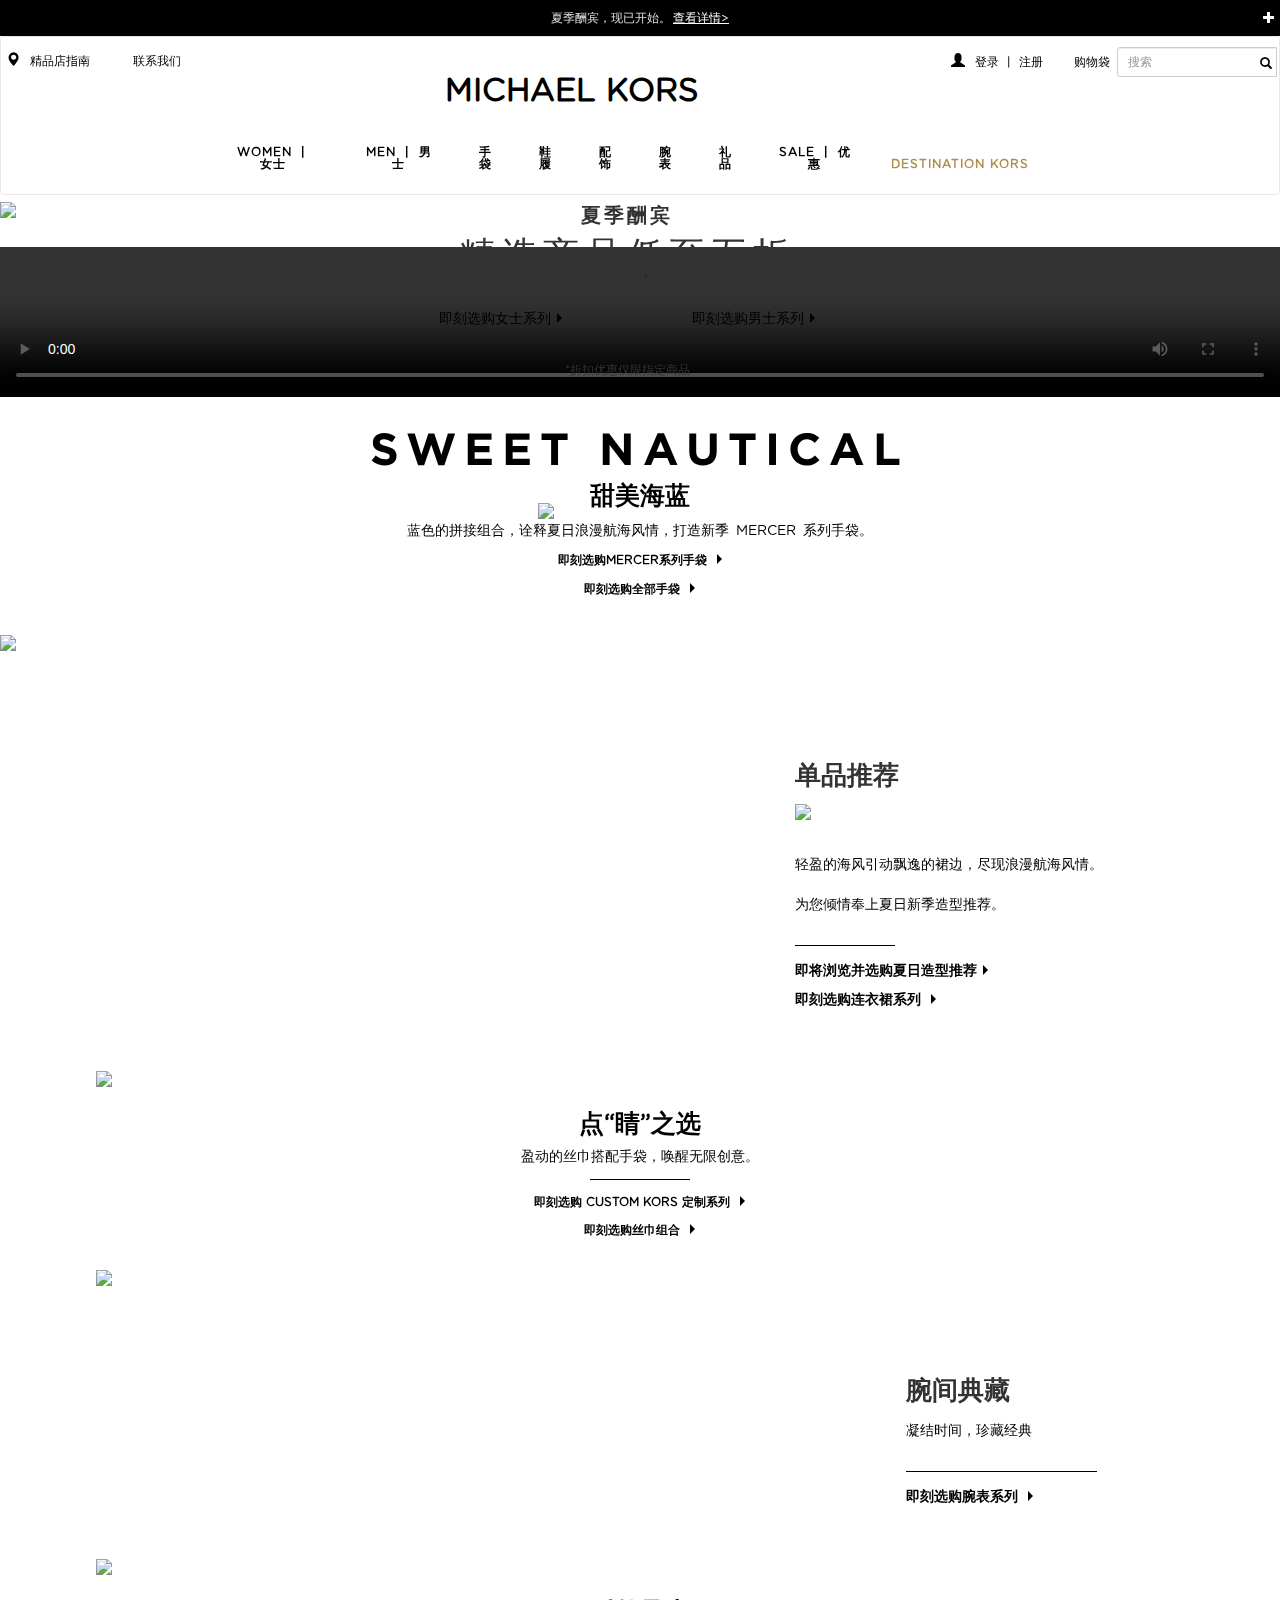
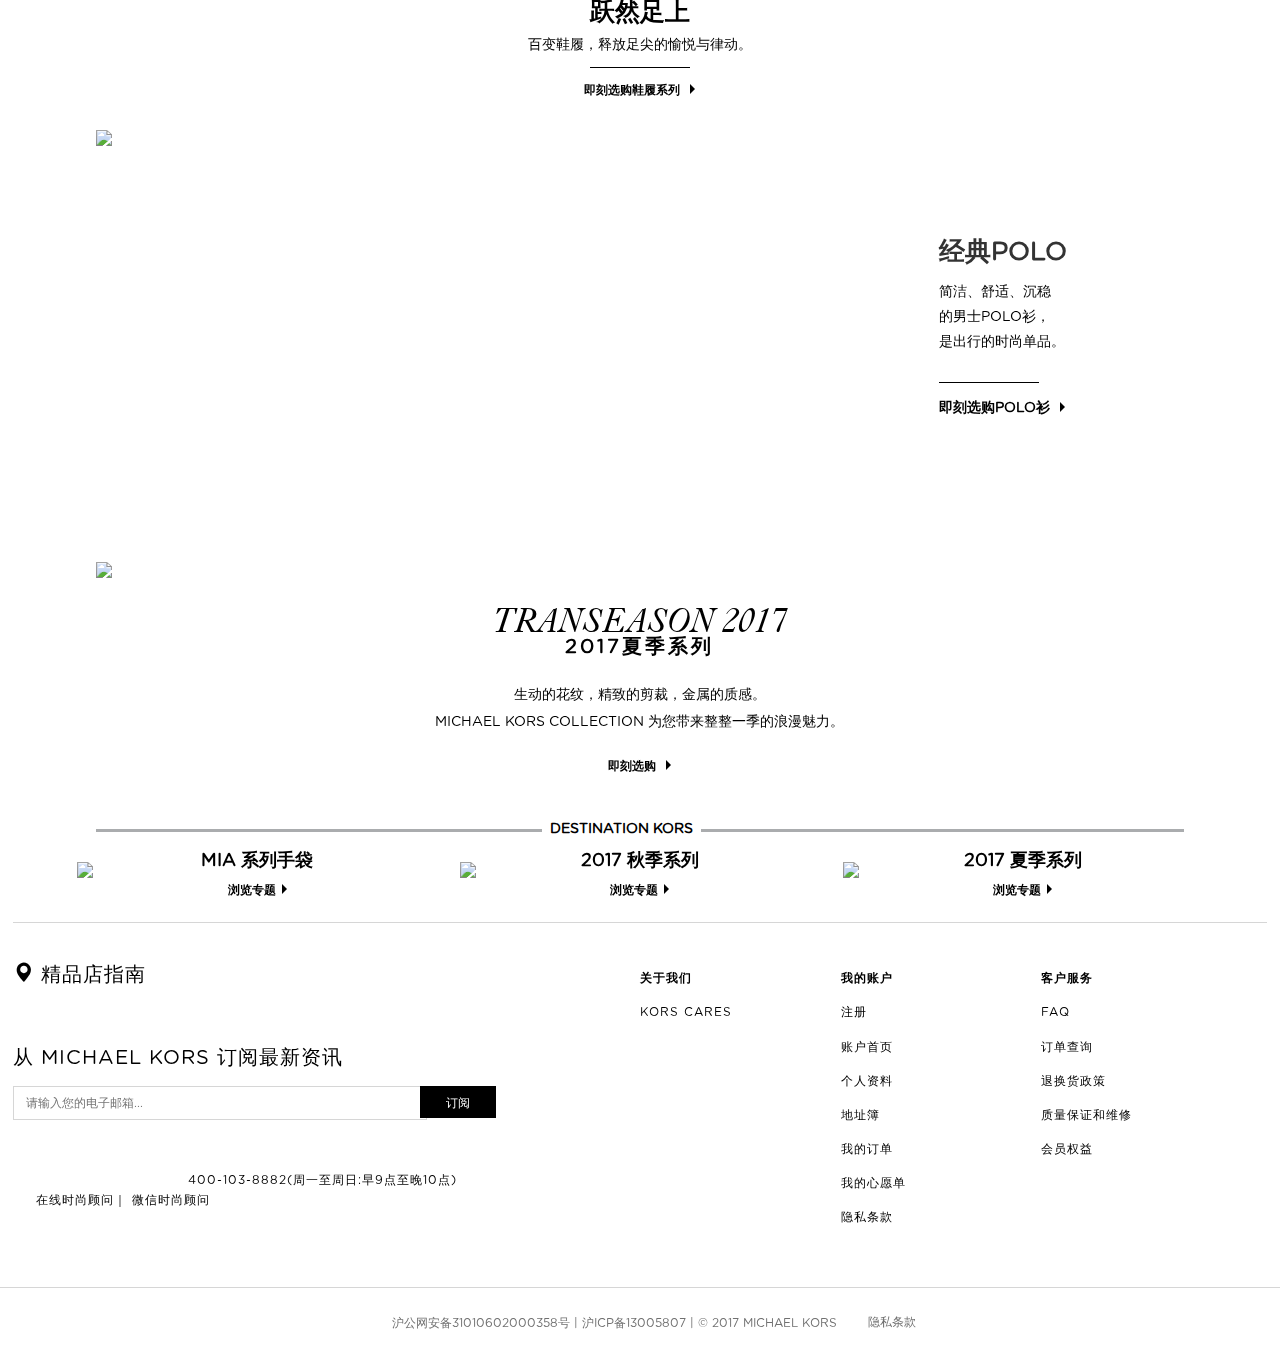
==== index.html @ 4c1830ad "Add files via upload" ====
<!DOCTYPE html>
<html>
	<head>
		<meta http-equiv="Content-Type" charset="utf-8" />
		<title>首页</title>
		<meta name="viewport" content="width=device-width,initial-scale=1,maximum-scale=1,user-scalable=no"/>
		<link rel="stylesheet" href="Bootstrap/css/bootstrap.css" />
		<link rel="stylesheet" type="text/css" href="css/reset.css"/>
		<link rel="stylesheet" type="text/css" href="css/index.css"/>
		<link media="screen and (max-width:1024px)" rel="stylesheet" type="text/css" href="css/smallIndex.css" />
		<script type="text/javascript" src="Bootstrap/js/jquery-1.11.3.js" ></script>
		<script src="js/index.js" type="text/javascript" charset="utf-8"></script>
		<script type="text/javascript" src="Bootstrap/js/bootstrap.js" ></script>
		<style>
			@font-face {
				font-family:GothamBold; 
				src: url("fonts/Gotham-Bold.otf");
			}
			@font-face {
				font-family: caslonbi;
				src: url("fonts/caslonbi.ttf");
			}
			@font-face {
				font-family: GothamBook;
				src: url("fonts/GothamRnd-Book.otf");
			}
		</style>
	</head>
	<body>
		
		<!--点击直接到顶部-->
		<div class="topTop">
			<a href="#"><i class="glyphicon glyphicon-chevron-up"></i><span style="display: none;">TOP</span></a>
		</div>
		
		<!--头部黑色条-tips-->
		<div id="TopTips" class="headerTopTips">
			<p>夏季酬宾，现已开始。<a href="#">查看详情></a></p>
			<a id="plusIcon" href="#" class="plusIcon">
				<span class="glyphicon glyphicon-plus"></span>
			</a>
		</div>
		
		<!--显示顶部详细信息-->
		<div id="showTopTips" class="headerTopTipsPlus">
			<p>夏季酬宾，现已开始。</p>
			<p>低至五折优惠，更享免费配送。 </p>
			<p><a href="#"><strong>查看详情></strong></a></p>
			<a href="#" id="closeIcon" class="closeIcon">
				<span class="glyphicon glyphicon-remove"></span>
			</a>
		</div>
		
		<!--导航条-->
		<div id="fixNav" class="navbar navbar-default">
			<div class="container-fluid">
				<ul class="nav navbar-nav navbar-left leftPart">
					<li class="nav-guide"><a href="#"><span class="glyphicon glyphicon-map-marker"></span>精品店指南</a></li>
					<li class="nav-contact"><a href="#"><span class="Icon earphoneIcon"></span>联系我们</a>
						<!--联系我们弹出框-->
						<div class="contactUs">
							<div class="contactMain">
								<p>如果您有任何疑问与建议，敬请联系</p>
								<button class="contactBtn" type="button">联系MK在线时尚顾问</button>
								<span class="OR">OR</span>
								<hr />
								<div class="contactWechat clearfix">
									<div class="fl innerTextBox">
										<p class="youCan">您也可以</p>
										<i class="fl"><img src="img/icon/icon-wechatscan.png"></i>
										<div class="fr innerText">
											<p>MICHAEL KORS</p>
											<p>官方微信号</p>
											<p>联系在线时尚顾问</p>
										</div>
									</div>
									<span class="fr wechatPic"><img src="img/icon/icon-wechat.jpg"></span>
								</div>
							</div>
						</div>
					</li>
				</ul>
				<!--搜索栏-->
				<form class="navbar-form navbar-right searchBox">
					<div class="form-group form-group-sm">
						<div class="input-group">
							<input class="form-control searchInput" id="searchInput" type="text" placeholder="搜索">
							<a href="#" class="glyphicon glyphicon-search search-icon"></a>
						</div>
					</div>
				</form>
				<!--登录注册购物袋-->
				<ul class="nav navbar-nav navbar-right rightPart" id="rightPart">
					<li class="nav-login"><a href="#"><span class="glyphicon glyphicon-user"></span>登录</a>
						<div class="Line"></div>
						<!--登录hover下拉框-->
						<div class="loginDiv">
							<p><a>登录</a></p>
							<form>
								<label>手机号码</label><br />
								<input type="text" placeholder="请输入您的手机号码" />
								<h5>请输入您的手机号码</h5>
								<br />
								<label>密码</label><br />
								<input type="password" placeholder="请输入密码" />
								<h5>请输入您的密码</h5>
								<br />
								<span>
									<input name="checkbox" type="checkbox" value="checkbox" checked="checked"></input>记住我
									<label><a>忘记密码?</a></label>
								</span>
								<button>登录</button><br />
								<label>还不是会员?</label><br />
								<a href="register.html"><button>立即注册</button></a>
							</form>
						</div>
					</li>
					<li class="cut-off">丨</li>
					<li class="nav-register"><a href="register.html"></span>注册</a></li>
					<li class="nav-shopbag"><a href="#"><span class="Icon shopbagIcon"></span>购物袋</a>
						<!--购物袋的下拉框-->
						<div class="bagDiv">
							<h1>购物袋</h1>
							<p>您的购物袋里有<span>0</span>件商品</p>
							<button>查看购物袋</button>
						</div>
					</li>
				</ul>
				<!--中间品牌名称--大的-->
				<span class="brandHeader">
					<h1 class="brandName"><a href="#">MICHAEL KORS</a></h1>
				</span>
				<!--小的-->
				<span class="brandSmallHeader">
					<h1 class="brandSmallName"><a href="#">MICHAEL KORS</a></h1>
				</span>
				<!--下面的导航条 真正的导航条-->
				<div class="navTwo">
					<ul class="navTwoul">
						<li class="navTwoLi">
							<a href="#" style="padding: 0 7% 12px;">WOMEN 丨 女士</a>
							<div class="hoverLine"></div>
							<!--女士导航下拉项-->
							<div class="womenDropList">
								<div class="womenContent">
									<ul>
										<li><a href="">甄选系列</a>
											<p><a href="second.html">新品上市</a></p>
											<p><a href="">甜美海蓝</a></p>
											<p><a href="">MERCER 系列手袋</a></p>
											<p><a href="">CUSTOM KORS 定制系列</a></p>
											<p><a href="">KORS STYLE 单品推荐</a></p>
										</li>
										<li><a href="">品类</a>
											<p><a href="">查看全部</a></p>
											<p><a href="">服饰</a></p>
											<p><a href="">手袋</a></p>
											<p><a href="">鞋膜</a></p>
											<p><a href="">腕表</a></p>
										</li>
										<li><a href="">配饰</a>
											<p><a href="">MICHAEL KORS COLLECTION</a></p>
											
										</li>
										<li><a href="">畅销推荐</a>
											<img src="img/nav/nav1.jpg" width="100%" />
										</li>
									</ul>
								</div>
							</div>
						</li>
						<li class="navTwoLi">
							<a href="#" style="padding: 0 7% 12px;">MEN 丨 男士</a>
							<div class="hoverLine"></div>
							<!--男士导航下拉项-->
							<div class="womenDropList shoe">
								<div class="womenContent shoeContent">
									<ul>
										<li><a href="">甄选系列</a>
											<p><a href="">新品上市</a></p>
											<p><a href="">星座钱夹</a></p>
											<p><a href="">POLO 休闲T恤系列</a></p>
										</li>
										<li><a href="">品类</a>
											<p><a href="">查看全部</a></p>
											<p><a href="">查看全部</a></p>
											<p><a href="">手袋</a></p>
											<p><a href="">配饰</a></p>
											<p><a href="">服饰</a></p>
										</li>
										<li><a href="">畅销推荐</a>
											<img src="img/nav/nav2.jpg" width="100%" />
										</li>
									</ul>
								</div>
							</div>
						</li>
						<li class="navTwoLi">
							<a href="#" style="padding: 0 7% 12px;">手袋</a>
							<div class="hoverLine"></div>
							<!--手袋导航下拉项-->
							<div class="womenDropList">
								<div class="womenContent">
									<ul>
										<li><a href="">甄选系列</a>
											<p><a href="">丝巾组合</a></p>
											<p><a href="">MERCER 系列手袋</a></p>
											<p><a href="">SCOUT 相机包系列</a></p>
											<p><a href="">CUSTOM KORS 定制系列</a></p>
										</li>
										<li><a href="">品类</a>
											<p><a href="">查看全部</a></p>
											<p><a href="">托特包</a></p>
											<p><a href="">手提包</a></p>
											<p><a href="">单肩包</a></p>
											<p><a href="">双肩背包</a></p>
										</li>
										<li style="padding-top: 2%;">
											<p><a href="">斜挎包</a></p>
											<p><a href="">钱夹</a></p>
											<p><a href="">小皮件</a></p>
											<p><a href="">MICHAEL KORS COLLECTION</a></p>
										</li>
										<li><a href="">畅销推荐</a>
											<img src="img/nav/nav3.jpg" width="100%" />
										</li>
									</ul>
								</div>
							</div>
						</li>
						<li class="navTwoLi">
							<a href="#" style="padding: 0 7% 12px;">鞋履</a>
							<div class="hoverLine"></div>
							<!--鞋履导航下拉项-->
							<div class="womenDropList shoe">
								<div class="womenContent shoeContent">
									<ul>
										<li><a href="">甄选系列</a>
											<p><a href="">POPPY 运动鞋履系列</a></p>
										</li>
										<li><a href="">品类</a>
											<p><a href="">查看全部</a></p>
											<p><a href="">运动鞋</a></p>
											<p><a href="">平底鞋</a></p>
											<p><a href="">高跟鞋</a></p>
											<p><a href="">凉鞋</a></p>
										</li>
										<li><a href="">畅销推荐</a>
											<img src="img/nav/nav4.jpg" width="100%" />
										</li>
									</ul>
								</div>
							</div>
						</li>
						<li class="navTwoLi">
							<a href="#" style="padding: 0 7% 12px;">配饰</a>
							<div class="hoverLine"></div>
							<!--配饰导航下拉项-->
							<div class="womenDropList shoe">
								<div class="womenContent shoeContent">
									<ul>
										<li><a href="">甄选系列</a>
											<p><a href="">甜美小物</a></p>
											<p><a href="">缤纷挂件</a></p>
										</li>
										<li><a href="">品类</a>
											<p><a href="">查看全部</a></p>
											<p><a href="">香氛</a></p>
											<p><a href="">钱夹</a></p>
											<p><a href="">小皮件</a></p>
										</li>
										<li><a href="">畅销推荐</a>
											<img src="img/nav/nav5.jpg" width="100%" />
										</li>
									</ul>
								</div>
							</div>
						</li>
						<li class="navTwoLi">
							<a href="#" style="padding: 0 7% 12px;">腕表</a>
							<div class="hoverLine"></div>
							<!--腕表导航下拉项-->
							<div class="womenDropList sale">
								<div class="womenContent shoeContent">
									<ul>
										<li><a href="">品类</a>
											<p><a href="">查看全部</a></p>
											<p><a href="">女士腕表</a></p>
										</li>
										<li><a href="">畅销推荐</a>
											<img src="img/nav/nav6.jpg" width="100%" />
										</li>
									</ul>
								</div>
							</div>
						</li>
						<li class="navTwoLi">
							<a href="#" style="padding: 0 7% 12px;">礼品</a>
							<div class="hoverLine"></div>
							<!--礼品导航下拉项-->
							<div class="womenDropList sale">
								<div class="womenContent shoeContent">
									<ul>
										<li><a href="">品类</a>
											<p><a href="">查看全部</a></p>
											<p><a href="">女士礼品</a></p>
											<p><a href="">男士礼品</a></p>
										</li>
										<li><a href="">畅销推荐</a>
											<img src="img/nav/nav7.jpg" width="100%" />
										</li>
									</ul>
								</div>
							</div>
						</li>
						<li class="navTwoLi">
							<a href="#" style="padding: 0 7% 12px;">SALE 丨 优惠</a>
							<div class="hoverLine"></div>
							<!--优惠导航下拉项-->
							<div class="womenDropList sale">
								<div class="womenContent shoeContent">
									<ul>
										<li><a href="">品类</a>
											<p><a href="">查看全部</a></p>
											<p><a href="">女士</a></p>
											<p><a href="">男士</a></p>
										</li>
										<li><a href="">畅销推荐</a>
											<img src="img/nav/nav8.jpg" width="100%" />
										</li>
									</ul>
								</div>
							</div>
						</li>
						<li class="navTwoLi">
							<a href="fourth.html" style="color: #AC8E4C;style="padding: 0 7% 12px;">DESTINATION KORS</a>
							<div class="hoverLine" style="border-top: 3px #AC8E4C solid;width: 0px;"></div>
							<!--destination导航下拉项-->
							<div class="destination">
								<div class="destinationText">
									<p><a href="">JET SET</a></p>
									<p><a href="">MICHAEL的挚爱</a></p>
									<p><a href="">秀场</a></p>
									<p><a href="">KORS CARES</a></p>
								</div>
							</div>
						</li>	
					</ul>
				</div>
			</div>
		</div>
		
		<!--小的导航条-->
		<div class="smallNav clearfix">
			<div class="leftList fl">
				<a><span class="Icon navIcon"></span></a>
			</div>
			<div class="rightList fr">
				<span class="Icon searchIcon"></span>
				<span class="Icon shopbagIcon"></span>
			</div>	
			<div class="logoNav">
				<a href="#"><img src="img/banner/logo.png"></a>
			</div>
		</div>
		
		<!--侧边的导航-->
		<div class="smallNavWrap">
			<div class="smallBgBlack"></div>
			<div class="smallNavList">
				<ul>
					<li><a href="second.html">WOMEN 丨 女士</a></li>
					<li><a href="#">MEN 丨 男士</a></li>
					<li><a href="#">手袋</a></li>
					<li><a href="#">鞋履</a></li>
					<li><a href="#">配饰</a></li>
					<li><a href="#">腕表</a></li>
					<li><a href="#">礼品</a></li>
					<li><a href="#">SALE 丨 优惠</a></li>
					<li><a href="fourth.html">DESTINATION KORS</a></li>
				</ul>
				<p><a href=""><span class="glyphicon glyphicon-user"></span>登录</a>丨<a href="register.html"></span>注册</a></p>
				<p><a href=""><span class="glyphicon glyphicon-map-marker"></span>精品店指南</a></p>
				<p><a href=""><span class="Icon earphoneIcon"></span>联系我们</a></p>
			</div>
		</div>

		
		<!--banner 轮播-->
		<div class="bannerWrap">
			<div class="bigBannerPic">
				<img src="img/banner/banner1.jpg" width="100%" />
				<img src="img/banner/banner1-2.jpg" width="100%" />
				<div class="centerText">
					<h1>夏季酬宾</h1>
					<h2>精选商品低至五折</h2>
					<div class="clearfix"><a href="second.html">即刻选购女士系列<i class="rightT"></i></a>
						<a>即刻选购男士系列<i class="rightT"></i></span></a>
					</div>
					<h4>*折扣优惠仅限指定商品</h4>
				</div>
			</div>
			<div class="bigBannerVideo">
				<a class="smallVideo">
					<img class="playBtn" src="img/banner/video-playBtn.png" width="20%">
					<video src="img/banner/index-video-small.mp4" autoplay="autoplay" loop="loop" width="100%"></video>				
				</a>
				<video class="LongVideo" id="LongVideo" src="img/banner/index-video-lang.mp4" controls="controls" loop="loop"></video>			
			</div>
			<div class="bigBannerChangePic">
				<img src="img/banner/banner2.jpg" width="100%"/>
			</div>
		</div>
		
		<!--广告内容 甜美海蓝-->
		<div class="sweetWrap">
			<div class="textMain">
				<h1><a id="sweetNautical">SWEET NAUTICAL</a></h1>
				<h2><a>甜美海蓝</a></h2>
				<h3><a>蓝色的拼接组合，诠释夏日浪漫航海风情，打造新季 MERCER 系列手袋。 </a></h3>
				<h4><a href="#">即刻选购MERCER系列手袋 <i class="rightT"></i></a></h4>
				<h4><a href="#">即刻选购全部手袋 <i class="rightT"></i></a></h4>
			</div>
		</div>
		
		<!--单品推荐 连衣裙系列-->
		<div class="dressWrap clearfix">
			<div class="dressContent clearfix">
				<div class="dressPic">
					<img src="img/modelpic/mod1-1.jpg" width="100%">
				</div>
				<div class="dressText">
					<h1>单品推荐</h1>
					<img src="img/modelpic/mod1-text.png" />
					<p>轻盈的海风引动飘逸的裙边，尽现浪漫航海风情。</p>
					<p>为您倾情奉上夏日新季造型推荐。 </p>
					<span style="width: 100px;display: inline-block;color: black;height: 5px;border-bottom: 1px solid black;"></span>
					<h4><a href="#">即将浏览并选购夏日造型推荐<i class="rightT"></i></a></h4>
					<h4><a href="third.html">即刻选购连衣裙系列 <i class="rightT"></i></a></h4>
				</div>
			</div>
		</div>
		
		<div class="commonWidth">
			<!--模特gif-->
			<div class="modelWrap">
				<img src="img/modelpic/mod2.gif" width="100%"/>
			</div>
		
			<!--广告内容 点睛之笔-->
			<div class="sweetWrap">
				<div class="textMain">
					<h2><a>点“睛”之选</a></h2>
					<h3><a>盈动的丝巾搭配手袋，唤醒无限创意。  </a></h3>
					<span style="width: 100px;display: inline-block;color: black;height: 5px;margin-bottom:10px;border-bottom: 1px solid black;"></span>
					<h4><a href="#">即刻选购 CUSTOM KORS 定制系列 <i class="rightT"></i></span></a></h4>
					<h4><a href="#">即刻选购丝巾组合 <i class="rightT"></i></a></h4>
				</div>
			</div>
			
			<!--腕间珍藏-->
			<div class="dressWrap watchWrap clearfix">
				<div class="watchContent clearfix">
					<div class="watchPic">
						<img src="img/modelpic/mod3.jpg">
					</div>
					<div class="fr dressText watchText">
						<h1>腕间典藏</h1>
						<p>凝结时间，珍藏经典</p>
						<span style="width: 100%;display: inline-block;color: black;height: 5px;border-bottom: 1px solid black;"></span>
						<h4><a href="#">即刻选购腕表系列 <i class="rightT"></i></a></h4>
					</div>
				</div>
			</div>
				
			<!--凉鞋上脚图-->
			<div class="modelWrap shoeWrap">
				<img src="img/modelpic/mod4.jpg"  width="100%"/>
			</div>
			
			<!--跃然足上-->
			<div class="sweetWrap shoeTextWrap">
				<div class="textMain">
					<h2><a>跃然足上</a></h2>
					<h3><a>百变鞋履，释放足尖的愉悦与律动。  </a></h3>
					<span style="width: 100px;display: inline-block;color: black;height: 5px;margin-bottom:10px;border-bottom: 1px solid black;"></span>
					<h4><a href="#">即刻选购鞋履系列 <i class="rightT"></i></a></h4>
				</div>
			</div>
				
			<!--经典POLO-->
			<div class="dressWrap poloWrap clearfix">
				<div class="poloContent clearfix">
					<div class="fl poloPic">
						<img src="img/modelpic/mod5.jpg" width="100%">
					</div>
					<div class="fr dressText poloText">
						<h1>经典POLO</h1>
						<p>简洁、舒适、沉稳<br>的男士POLO衫，<br>是出行的时尚单品。</p>
						<span style="width: 100px;display: inline-block;color: black;height: 5px;border-bottom: 1px solid black;"></span>
						<h4><a href="#">即刻选购POLO衫 <i class="rightT"></i></a></h4>
					</div>
				</div>	
			</div>
		</div>
		
		<!--分割线-->
		<div class="partLine">
			<img src="img/modelpic/partLine.jpg" width="100%"/>
		</div>
		
		<div class="commonWidth">
			<!--美女图-->
			<div class="beauty">
				<img src="img/modelpic/mod6.jpg" width="100%">
			</div>
			<!--夏季系列-->
			<div class="sweetWrap summerWrap">
				<div class="textMain">
					<h1><a id="transeason">TRANSEASON 2017</a></h1>
					<h2><a>2017夏季系列</a></h2>
					<h3><a>生动的花纹，精致的剪裁，金属的质感。</a></h3>
					<h3><a>MICHAEL KORS COLLECTION 为您带来整整一季的浪漫魅力。</a></h3>
					<h4><a href="#">即刻选购 <i class="rightT"></i></a></h4>
				</div>
			</div>
			<!--分割线-->
			<div class="desLine">
				<span></span>
				<span class="desText">DESTINATION KORS</span>
			</div>
		</div>
		
		<!--系列商品-->
		<div class="seriesWrap clearfix">
			<div class="fl MIASeries">
				<a href="#"><img src="img/modelpic/mod7.jpg" width="100%"></a>
				<h1>MIA 系列手袋</h1>
				<p><a href="#">浏览专题<i class="rightT"></i></a></p>
			</div>
				<div class="fl fallSeries">
					<a href="#"><img src="img/modelpic/mod8.jpg" width="100%"></a>
					<h1>2017 秋季系列</h1>
					<p><a href="#">浏览专题<i class="rightT"></i></a></p>
				</div>
				<div class="fl summerSeries">
					<a href="#"><img src="img/modelpic/mod9.jpg" width="100%"></a>
					<h1>2017 夏季系列</h1>
					<p><a href="#">浏览专题<i class="rightT"></i></a></p>
				</div>
		</div>
	
		<!--尾部-->
		<footer class="clearfix">
			<div class="foLeftPart fl">
				<span class="guide"><a href="#"><span class="glyphicon glyphicon-map-marker"></span> 精品店指南</a></span>
				<p>从 MICHAEL KORS 订阅最新资讯</p>
				<div class="inputBtn">
					<input type="text" class="inputEmail"  placeholder="请输入您的电子邮箱..."  onfocus="this.placeholder=''" onblur="this.placeholder='请输入您的电子邮箱...'"/>
					<span class="inputAddBtn"><button class="btnRead" type="button">订阅</button></span>
				</div>
				<div class="lastLineIcon clearfix">
					<ul>
						<li><a href=""><span class="Icon weiboIcon"></span></a></li>
						<li class="wechat"><a href=""><span class="Icon wechatIcon"></span></a></li>
						<li><a href=""><span class="Icon youtubeIcon"></span></a></li>
						<li class="tel"><a href=""><span class="Icon telIcon"></span>400-103-8882(周一至周日:早9点至晚10点)
</a></li>
						<li class="earphone"><a href=""><span class="Icon earphoneIcon"></span>在线时尚顾问｜ 微信时尚顾问</a></li>			
					</ul>
				</div>
			</div>
			<div class="foAboutUs fl">
				<span class="us"><a>关于我们<span class="glyphicon glyphicon-plus fr"></span></a></span>
				<p><a href="">KORS CARES</a></p>
			</div>
			<div class="foMyCount fl">
				<span class="us"><a>我的账户<span class="glyphicon glyphicon-plus fr"></span></a></span>
				<p><a href="register.html">注册</a></p>
				<p><a href="">账户首页</a></p>
				<p><a href="">个人资料</a></p>
				<p><a href="">地址簿</a></p>
				<p><a href="">我的订单</a></p>
				<p><a href="">我的心愿单</a></p>
				<p><a href="">隐私条款</a></p>
			</div>
			<div class="foCusService fl">
				<span class="us"><a>客户服务<span class="glyphicon glyphicon-plus fr"></span></a></span>
				<p><a href="">FAQ</a></p>
				<p><a href="">订单查询</a></p>
				<p><a href="">退换货政策</a></p>
				<p><a href="">质量保证和维修</a></p>
				<p><a href="">会员权益</a></p>
			</div>
		</footer>
		<div class="lastPart">
			<p><a><span class="Icon policeIcon"></span>沪公网安备31010602000358号 | 沪ICP备13005807 | © 2017 MICHAEL KORS</a><a>隐私条款</a></p>
			<p><a><span class="Icon policeIcon"></span>沪公网安备31010602000358号 <br> 沪ICP备13005807 <br> © 2017 MICHAEL KORS</a><br><br><a>隐私条款</a></p>
		</div>	
	</body>
</html>
---- css/index.css ----
/*一键上天*/
.topTop{
	position: fixed;
	right: 30px;
	bottom: 30px;
	text-align: center;
	z-index: 999;
	display: none;
}
.topTop a{
	border-radius: 50%;
	border: 1px solid #E1E1E1;
	background: #E1E1E1;
	height: 50px;
	width: 50px;
	display: inline-block;
	line-height: 50px;
}
/*头部黑色条-tips*/
.headerTopTips,.headerTopTipsPlus{
	background: black;
	color: #DEDEDE;
	text-align: center;
	width: 100%;
	font-size: 12px;
	padding: 12px;
}
.headerTopTipsPlus{
	padding: 34px 24px 14px;
}
.headerTopTips a,.headerTopTipsPlus a{
	color: white;
	text-decoration: underline;
	font-size: 12px;
	padding-left: 2px;
}
.plusIcon,.closeIcon{
	position: absolute;
	top: 10px;
	right: 5px;
}
.headerTopTipsPlus p{
	padding-bottom: 5px;
}
/*头部黑色条点击后*/
.headerTopTipsPlus{
	display: none;
	position: relative;
	margin-top: -39px;
}
/*导航条*/
.navbar{
	margin-bottom:7px ;
}
.navbar-default{
	font-size:12px;
	color: #010101;
	background-color: white;
}
.leftPart li{
	padding-right: 10px;
}
/*登录注册购物袋*/
#rightPart{
	position: relative;
    margin-right: 165px;
}
.cut-off{
	position: relative;
	top: 19px;
}
.navbar-nav .glyphicon{
	font-size:14px;
	padding-right: 10px;
	color: #000000;
}
.navbar-default .nav .nav-guide a,.navbar-default .nav .nav-contact a{
	padding:14px 5px;
}
.container-fluid {
    padding-right: 0px;
    padding-left: 0px;
}
.Icon{
	background-size: 100% 100%;
	background-position: 0 0;
	vertical-align: middle;
	display: inline-block;
	position: relative;
	top: -2px;
	margin-right: 7px;
}
.shopbagIcon{
	width: 16px;
	height: 20px;
	background-image: url(../img/icon/icon-bag.png);
}
.earphoneIcon{
	width: 16px;
	height: 16px;
	background-image: url(../img/icon/icon-earphone.png);
}
.Line{
	border-bottom: 1px solid black;
	width: 0px;
	position: absolute;
	left: 26px;
	top: 33px;
}
/*登录hover下拉框*/
.loginDiv{
	position: absolute;
	top: 80%;
	right: -95px;
	background: white;
	width: 318px;
	box-shadow: 0 0 3px #000;
	display: none;
	z-index: 2;
	padding: 20px 35px;
}
.loginDiv p{
	padding-bottom: 27px;
}
.loginDiv p a{
	font-size: 24px;
}
.loginDiv label{
	font-size: 13px;
	margin-bottom: 7px;
}
.loginDiv form input{
	margin-bottom: 14px;
	height: 30px;
	padding-left: 15px;
	width: 100%;
	border: 1px solid #CCCCCC;
}
.loginDiv form h5{
	font-size: 12px;
	color: red;
	display: none;
}
.loginDiv form span{
	display: block;
}
.loginDiv form span input{
	margin-right: 5px;
	margin-bottom: 0px;
	height: 7px;
	padding-left: 0px;
	width: 5px;
	text-align: center;
	display: inline-block;
}
.loginDiv form span label{
	float: right;
	margin-top: 5px;
}
.loginDiv form span label a{
	color: #999;
	text-decoration: underline;
}
.loginDiv form button{
	margin: 13px 0 28px 0;
	width: 100%;
	height: 40px;
	background: black;
	color: white;
	border: 1px solid black;
}
.loginDiv form button:last-child{
	background: white;
	color: black;
}
.loginDiv form button:last-child:hover{
	background: black;
	color: white;
}
/*购物袋的下拉框*/
.bagDiv{
	position: absolute;
	top: 43px;
	width: 412px;
	padding: 40px;
	right: 0px;
	background: white;
	z-index: 1000;
	box-shadow: 0 0 5px #ccc;
	display: none;
}
.bagDiv h1{
	font-size: 24px;
	margin-bottom: 25px;
	color: #666;
}
.bagDiv p{
	font-size: 16px;
	color: #000;
}
.bagDiv button{
	width: 100%;
	margin-bottom: 10px;
	padding-top: 5px;
	margin-top: 35px;
	height: 40px;
	background: white;
	color: black;
	border: 1px solid black;
}
.bagDiv button:hover{
	background: black;
	color: white;
}
/*搜索栏*/
#searchInput{
	width: 160px;
}
.navbar-form{
	padding: 2px 0;
}
.searchBox{
	/*z-index: 4;*/
	position: absolute;
	right: 17px;
}
.search-icon{
	position: absolute;
	top: 10px;
	right: 5px;
	text-decoration: none;
	color: #000000;	
	z-index: 5;
}
.search-icon:hover{
	color: #000000;
	text-decoration: none;
}
/*中间的品牌名称*/
.brandHeader{
	display: block;
	/*margin: 3% 37%;*/
	width: 100%;
	margin: 3% auto;
	text-align: center;
}
.brandName{
	font-size: 32px;
	font-weight: bold;
	min-width: 303px;
}
.brandName a{
	text-decoration: none;
	color: black;
}
.brandSmallHeader{
	width: 100%;
	display: none;
	/*margin: 1% 41% 2%;*/
	margin: 1% auto;
	text-align: center;
	margin-bottom: 2%;
}
.brandSmallName{
	font-size: 22px;
	font-weight: bold;
}
.brandSmallName a{
	text-decoration: none;
	color: black;
}
/*真正的导航条*/
#fixNav{
	display: block;
}
.navTwo{
	padding-bottom: 1%;
	text-align: center;
}
.navTwoul {
    display: inline-block;
    width: 100%;
    text-align: center;
    position: relative;
}
.navTwoul li{
	display: inline-block;
	margin-right: 30px;
}
.navTwoul li a{
	display: inline-block;
	font-size: 12px;
	font-weight: bold;
	letter-spacing: 1px;
}
.womenDropList{
	position: absolute;
	width: 100%;
	height: 200px;
	background-color: white;
	left: 0;
	padding: 28px 5%;
	z-index: 22;
	display: none;
}
.womenContent ul li{
	text-align: left;
	font-size: 12px;
	padding: 0 7% 0 3%;
	vertical-align: top;
}
.womenContent ul li:last-child{
	max-width: 22%;
	padding: 0 3% 0 0;	
}
.womenContent ul li a{
	color: #707070;
	margin-bottom: 12px;
	font-weight: normal;
}
.womenContent ul li p a{
	color: black;
	font-weight: normal;
}
.womenContent img{
	cursor: pointer;
}
.womenContent ul li p a:hover{
	color: #BCBCBC;
}
.smallNav,.smallNavWrap{
	display: none;
}
.shoe div ul li{
	padding: 0 14% 0 3%;
}
.sale div ul li{
	padding: 0 36% 0 3%;
}
/*hover时出现下划线*/
.hoverLine{
	border-top: 3px black solid;
	position: absolute;
	width: 0px;
	top: 34px;
	z-index: 100;
}
/*destination导航项hover*/
.destination{
	width: 100%;
	background-color: white;
	position: absolute;
	left: 0;
	padding-top: 28px;
	z-index: 22;
	display: none;
}
.destinationText{
	background-color: black;
	padding-top: 2%;
	padding-bottom: 2%;
	text-align: center;
}
.destinationText p{
	width: 24%;
	display: inline-block;
	border-right: 1px solid #D6D6D6;	
}
.destination p a{
	color: white;
	font-size: 12px;
}
.destination p:last-child{
	border-right: none;
}
/*联系我们弹出框*/
.contactUs{
	position: absolute;
	top: 76%;
	left: 2%;
	background: white;
	width: 330px;
	box-shadow: 0 0 3px #000;
	display: none;
	z-index: 2;
}
.contactMain{
	padding: 7%;
}
.contactMain p{
	font-size: 14px;
}
.contactBtn{
	width: 100%;
	height: 40px;
	background: black;
	border: 1px black solid;
	color: white;
	margin-top: 9%;
}
.OR{
    width: 50px;
    height: 21px;
    background: white;
    color: black;
    position: absolute;
    top: 113px;
    left: 120px;
    text-align: center;
    font-size: 12px;
    line-height: 21px;
}
.innerTextBox{
	width: 137px;
}
.youCan{
	padding-bottom: 10%;
}
.innerText p{
	font-size: 12px;
	padding-bottom: 8%;
}
/*banner大图+video*/
.bannerWrap{
	width: 100%;
	margin: 0 auto;
}
.bigBannerPic{
	position: relative;
	margin-bottom: 2%;
}
img[src="img/banner/banner1-2.jpg"]{
	display: none;
}
.bigBannerVideo{
	width: 100%;
	margin-top: 1%;
	position: relative;
}
.smallVideo{
	cursor: pointer;
}
.bigBannerVideo{
	width: 100%;
	margin-top: 1%;
	position: relative;
}
.playBtn{
	position: absolute;
	margin-top: 20%;
	left: 42%;
}
.LongVideo{
    z-index: -1;
    position: absolute;
    top: 0;
    left: 0;
    width: 100%;
}
.bigBannerChangePic{
	display: none;
}
.centerText{
	width: 98%;
	display: block;
	position: absolute;
	top: 18%;
	text-align: center;
}
.centerText h1{
	font-size: 20px;
	font-weight: bold;
	letter-spacing: 3px;
	text-align: center;
	padding-bottom: 1%;
}
.centerText h2{
    font-size: 36px;
    letter-spacing: 6px;
    padding-bottom: 3%;
}
.centerText div{
	width: 100%;
	display: block;
    font-size: 14px;
    padding-bottom: 3%;
    text-align: center;
}
.centerText div a:first-child{
	padding-right: 10%;
}
.centerText h4{
	font-size: 12px;
}
/*甜蜜海蓝广告*/
.sweetWrap{
    width: 86%;
    margin: 2% 7%;
}
.textMain{
	margin: 0 20%;
	text-align: center;
}
.textMain h1,.textMain h2,.textMain h3,.textMain h4{
	padding-bottom: 2%;
}
#sweetNautical{
	font-family: "GothamBold" !important;
	font-size: 45px;
	font-weight: bolder;
	letter-spacing: 8px;
}
.textMain h2 a{
	font-size: 25px;
	font-weight: bold;
}
.textMain h3 a{
	font-size: 14px;
}
.textMain h4 a{
	font-size: 12px;
	font-weight: bold;
}
.textMain h4 a:hover{
	color: #555555;
}
/*单品推荐 连衣裙系列*/
.dressWrap{
	width: 100%;
}
.dressPic{
	width: 60%;
	float: left;
}
.dressText{
	width: 30%;
	margin-top: 10%;
	padding-left: 27px;
	float: left;
	text-align: left;
}
.dressText img{
	width: 100%;
	padding-bottom: 30px;
}
.dressText p{
	font-size: 14px;
	padding-bottom: 15px;
	color: black;
	line-height: 25px;
}
.dressText h1{
	font-size: 26px;
	font-weight: bold;
	padding-bottom: 15px;
}
.dressText h4{
	padding-top: 15px;
	font-size: 14px;
	color: #000;
	font-weight: bold;
}
/*模特动图gif*/
.modelWrap{
	width: 100%;
}
/*腕间珍藏*/
.watchWrap{
	width: 100%;
	margin-bottom: 5%;
}
.watchContent{
	width: 100%;
}
.watchPic{
    width: 72%;
    float: left;
}
.watchPic img{
	width: 100%;
}
.watchText{
    width: 20%;
}
/*POLO*/
.poloText{
	width: 24%;
}
.poloPic{
	width: 75%;
}
/*分割线*/
.partLine{
    width: 101%;
    margin: 0 -2%;
}
.beauty{
	width: 100%;
}
.summerWrap h1{
	padding-bottom: 0;
}
.summerWrap h2{
	padding-bottom: 5%;
	letter-spacing: 3px;
	font-weight: bolder;
}
.summerWrap h2 a{
	font-size: 20px;
}
#transeason{
	font-family: "caslonbi" !important;
	font-size: 35px;
}
.summerWrap h4{
	padding-top: 3%;
	margin-bottom: 8%;
}
.desLine{
	width: 100%;
}
.desLine span:first-child{
	border-bottom: 3px solid #aaacae;
	display: block;
}
.desText{
    display: block;
    width: 159px;
    position: relative;
    text-align: center;
    margin-top: -10px;
    margin-left: 41%;
    background: white;
    border-bottom: none;
    font-size: 14px;
    color: black;
    font-weight: bold;
}
/*系列商品*/
.seriesWrap{
    width: 88%;
    margin: 0% auto;
    margin-top: -3%;
    margin-bottom: 1%;
    padding-bottom: 1%;
}
.MIASeries,.fallSeries,.summerSeries{
	width: 32%;
}
.MIASeries,.fallSeries{
	margin-right: 2%;
}
.seriesWrap h1{
    position: relative;
    margin-top: -8%;
    text-align:center;
    font-size: 18px;
    font-weight: bolder;
    color: #000000;
}
.seriesWrap p{
    position: relative;
    margin-top: 4%;
    text-align:center;
    font-size: 12px;
    font-weight: bolder;
    color: #000000;
}
/*尾部*/
footer{
	width: 98%;
	margin: 0 auto;
	padding-bottom: 5%;
	border-top: 1px solid #d6d6d6;
	padding-top: 2%;
}
.foLeftPart{
	width: 50%;
	color: #000000;
	letter-spacing: 1px;

}
.guide{
	display: block;
	margin: 2% 0;
	font-size: 20px;
	font-weight: normal;
}
.foLeftPart p{
	margin: 10% 0 3%;
	font-size: 20px;
}
/*电子邮箱输入*/
.inputBtn{
	width: 100%;
	padding-bottom: 8%;
	overflow: hidden;
}
.inputEmail{
	width: 66%;
	font-size: 12px;
    padding:9px 12px;
	border: 1px solid #d6d6d6;
	color: #707070;
}
.inputAddBtn{
    width: 13%;
    height: 100%;
    margin-left: -2%;
    padding: 7px 0;
    background: #000;
    cursor: pointer;
    text-align: center;
    border: 1px solid #000;
}
.btnRead{
    background: black;
    color: white;
    border: none;
    padding: 2px 4%;
    font-size: 12px;
}
.inputEmail:focus{
	outline-color: #000000;
	border-color: #000000;
}
/*尾部左下角图标*/
.lastLineIcon{

}
.lastLineIcon ul li{
	float:left;
	padding-right: 4%;
}
.lastLineIcon ul li:last-child{
	padding-right: 0;
}
.lastLineIcon ul li a{
	font-size: 12px;
}
.weiboIcon{
	width: 18px;
	height: 20px;
	background-image: url(../img/icon/weibo.png);
}
.wechatIcon{
	width: 18px;
	height: 20px;
	background-image: url(../img/icon/微信.png);
}
.telIcon{
	width: 18px;
	height: 20px;
	background-image: url(../img/icon/tel.png);
}
.youtubeIcon{
	width: 18px;
	height: 20px;
	background-image: url(../img/icon/wf_优酷.png);
}
/*关于我们*/
.foAboutUs,.foMyCount,.foCusService{
	width: 16%;
}
.us{
	font-size: 12px;
	font-weight: bold;
	letter-spacing: 1px;
	display: block;
	margin-top: 12%;
}
.us span{
	display: none;
}
.foAboutUs p,.foMyCount p,.foCusService p{
	font-size: 12px;
	letter-spacing: 1px;
	padding-top: 11%;
}
/*最后一行*/
.lastPart{
	width: 100%;
	text-align: center;
	font-size: 12px;
	line-height: 10px;
	padding: 2% 0;
	border-top: 1px solid #d6d6d6;
}
.lastPart p:last-child{
	display: none;
}
.lastPart a:first-child{
	padding-right: 31px;
}
.lastPart a{
	color: #707070;
}
.policeIcon{
	width: 20px;
	height: 20px;
	background-image: url(../img/icon/police-icon.png);
}
/*小三角形*/
.rightT{
	margin-left: 6px;
	display: inline-block;
	width: 0;
	height: 0;
	border-top: 5px solid transparent;
	border-left: 5px solid #000;
	border-bottom: 5px solid transparent;

}
---- css/smallIndex.css ----
/*screen and (min-device-width:300px) and (max-device-width:1024px)*/
/*导航条*/
@charset "utf-8";
.topTop a{
	border-radius: 0;
}
.topTop .glyphicon{
	top: -7px;
	color: #999;
}
.topTop a span{
	display: block!important;
	margin: -41px 0;
	color: #999;
	font-size: 11px;
}

/*小导航*/
#fixNav{
	display: none;
}
.smallNav{
	width: 100%;
	display: block;
	position: relative;
	background-color: white;
	z-index: 1000;
	border-bottom: 1px solid #BCBCBC;
}
.logoNav{
	text-align: center;
	padding: 18px 0;
}
.smallNav a img{
	width: 130px;
	text-align: center;
}
.leftList{
	padding: 20px 11px;
}
.rightList{
	margin: 20px 20px;
}
.navIcon{
	width: 16px;
	height: 13px;
	background-image: url(../img/icon/导航.png);
	cursor: pointer;
}
.closeIcon{
	width: 13px;
	height: 13px;
	background-image: url(../img/icon/关闭.png);
	z-index: 10;
	left:2px;
}
.shopbagIcon{
	width: 15px;
	height: 17px;
}
.searchIcon{
	width: 15px;
	height: 15px;
	background-image: url(../img/icon/search.png);
	margin-right: 12px;
}
/*点击后出现导航*/
.smallNavWrap{
    position: absolute;
    top: 93px;
    width: 100%;
    z-index: 10;
    left: 0;
    border-top: 2px solid #d6d6d6;
    letter-spacing: 1px;
    left: -100%;
}
@-webkit-keyframes changebg
{
   	0%{
	  opacity:0;
	}
   	50%{
	 opacity:.3; 
	   }
   	100%{
	 opacity:.6;
	}
}
.smallBgBlack{
	position: absolute;
	left: 0;
	top: 0;
	width: 100%;
	background: black;
	opacity: 0;
	height: 558px;
	z-index: 1;
	-webkit-animation:'changebg' 2s ease-in-out 0s 1 alternate forwards;
}
.smallNavList{
    position: absolute;
    width: 80%;
    left: 0%;
    background-color: white;    
    padding-bottom: 8px;
    z-index: 2;
}
.smallNavList ul li{
	border-bottom: 1px solid #d6d6d6;
	padding: 19px 12px 14px;	
}
.smallNavList p{
	padding: 15px 12px;
	font-size: 12px;
	font-weight: bold;
}
.smallNavList p span{
	padding-right: 7px;
	font-size: 14px;
}
.smallNavList ul li a{
	font-family: "GothamBold";
	font-size: 12px;
	font-weight: bolder;
	width: 100%;
	display: block;
	background-image: url(../img/icon/右.png);
	background-repeat: no-repeat;
	background-position: 100% -3px;
}
/*夏季酬宾的字体大小*/
.centerText{
	width: 100%;
}
.centerText h1{
	font-size: 16px;
}
.centerText h2{
	font-size: 28px;
	letter-spacing: 4px;
	padding-bottom: 2%;
}
.centerText div{
	padding-left: 3%;
	padding-bottom: 2%;
}
.centerText div a{
	padding-right: 5%;	
}
/*脚部的响应式*/
footer {
    width: 100%;
}
.foLeftPart{
	width: 98%;
	margin: 0 2%;
}
.guide{
    margin: 2% 0;
    padding-bottom: 10px;
	font-size: 14px;
}
.foLeftPart p{
	margin: 4% 0 1%;
	font-size: 14px;
}
.inputEmail{
    padding::;px 12px;
    width: 83%;
}
.inputBtn {
    padding-bottom: 3%;
}
.lastLineIcon {
    margin-bottom: 4%;
}
.wechat,.tel,.earphone{
	display: none;
}
.foAboutUs{
	border-top: 1px solid #BCBCBC;
}
.foAboutUs,.foMyCount,.foCusService{
	width: 99%;
	padding-top: 34px;
}
.us {
	width: 100%;
    font-size: 12px;
    font-weight: bold;
    letter-spacing: 1px;
    display: block;
    margin-top: -17px;
    border-bottom: 1px solid #bcbcbc;
    padding-bottom: 18px;
	padding-left: 1%;
	cursor: pointer;
}
.us a{
	width: 100%;
}
.us span{
	display: block;
	padding-right: 10px;
}
.foAboutUs p,.foMyCount p,.foCusService p{
	display: none;
}
.foAboutUs p, .foMyCount p, .foCusService p {
    padding: 20px 1% 18px;
    border-bottom: 1px solid #bcbcbc;
}
.lastPart{
	border-top: none;
	padding: 0;
}
.lastPart a:first-child{
	padding-right: 0px;
}
.lastPart p:first-child{
	display: none;
}
.lastPart p:last-child{
	display: block;
	padding-bottom: 20px;
}
#closeIcon{
	width: 100%;
	text-align: right;
	padding-right: 7px;
}
.bigBannerVideo{
	display: none;
}
.bigBannerChangePic{
	display: block;
	width: 100%;
	margin-top: 1%;
	position: relative;
}

/*第二页的css*/
.ptLeftPart{
	display: none;
}
.ptRightPart{
	width: 100%;
}









@media screen and (max-width:767px){
	img[src="img/banner/banner1.jpg"]{
		display: none;
	}
	img[src="img/banner/banner1-2.jpg"]{
		display: block;
	}
	.centerText h1 {
	    padding-bottom: 6%;
	}
	.centerText h2 {
	    padding-bottom: 8%;
	}
	.centerText div {
	    padding-left: 5%;
	    padding-bottom: 9%;
	}
	.centerText div a {
	    padding-right: 8%;
	}
	.sweetWrap h1,.sweetWrap span,.sweetWrap h3,
	.dressText span,.poloText p,.poloText span,
	#transeason,.summerWrap h3,.desLine,
	.seriesWrap,.watchText p,.partLine{
		display: none !important;
	}
	.dressPic,.watchPic,.poloPic,.dressPic img,.watchPic img{
		width: 100%;
	}
	.dressText{
		width: 100%;
		float: left;
		text-align: center;
	}
	.dressText img{
		width: 50%;
	}
	
	/*第二页的内容*/
	.pageTwo section,.ptNav{
		display: none;
	}
	.ptImgul{
		width: 100%;
		overflow: hidden;
	}
	.ptImgul li{
		width: 50%;
	}
	.ptImgList{
		margin-left: 1%;
	}
	.ptRightPart h5{
		text-align: center;
		margin-bottom: 2%;
		font-size: 18px;
	}		
	.ptSelectTitle{
		text-align: center;
		font-size: 12px;
		line-height: 52px;
		border: 1px solid black;
		height: 52px;
		margin-right: 3%;
		margin-left: 1%;
		cursor: pointer;
		display: block;
	}
	.ptSelectTitle span{
		padding: 0 2px;
		font-size: 16px;
		font-weight: bolder;
		vertical-align: top;
	}
	.ptDownIcon{
		width: 20px;
	    height: 20px;
	    background-image: url(../img/icon/下拉.png);
	    vertical-align: top;
	    border-right: none;
	}
	.ptSelectDrop .ptSortDiv{
		display: block!important;
	}
	.ptSelectDrop{
		position: absolute;
		left: 0px;
		top: 0px;
		bottom: 0px;
		background: white;
		width: 100%;
		text-align: left;
		padding-left: 2%;
		display: none;
		z-index: 1000;
		overflow-y: scroll;
	}
	.ptSelectDrop .ptSortTwo{
		margin-top: 5%;
	}
	.ptSelectDrop .ptSortTwo h6{
		font-size: 18px;
		line-height: 18px;
		margin-bottom: 2%;
	}
	.ptSelectDrop .ptSortTwo p{
		line-height: 31px;
	}
	.ptSelectDrop .ptSelect h1{
		font-size: 18px;
		padding-bottom: 10px;
		line-height: 37px;
		margin-top: 13px;
	}
	.ptSelectDrop .ptSelect .ptSize,.ptSelectDrop .ptSelect .ptColor,.ptSelectDrop .ptSelect .ptPrice{
		padding-top: 14px;
	}
	.ptSelectDrop .ptSelect .size{
		font-size: 12px;
	}
	.ptSelectDrop .ptSelect .ptColor .size,.ptSelectDrop .ptSelect .ptPrice .size{
		border-bottom: none;
	}
	.ptSelectDrop .ptSelect .size span{
		font-size: 12px;
		line-height: 50px;
	}
	.ptImgul li a span {
		width: 94%;
	}
	.ptNewList{
		text-align: left;
		display: none;
		margin-top: 2%;
		padding-right: 3%;
		padding-left: 1%;
	}
	.ptNewList .ptCategory span:first-child h1{
		display: none;
	}
	.ptNewList .ptCategory{
		border-top: 1px solid #CCCCCC;
		border-bottom: 2px solid #ccc;
		margin-bottom: 4%;
		padding-bottom: 3%;
	}
	.ptNewList .ptCategory span:last-child h1{
		font-size: 12px;
		font-weight: bold;
	}
	.ptNewList .ptCategory span:last-child p{
		padding-left: 4%;
	}
	/*取消按钮和提交按钮*/
	.ptFixBtn{
		width: 100%;
		position: fixed;
		bottom: 0;
		padding-bottom: 2%;
		background: white;
	}
	.ptBtnCancel{
		width: 47%;
		height: 45px;
		line-height: 45px;
		background: white;
		color: black;
		border: 1px solid black;
		margin-right: 1%;
	}
	.ptBtnCancel:hover{
		background: black;
		color: white;
	}
	.ptBtnSubmit{
		width: 45%;
		height: 45px;
		line-height: 45px;		
		background: #e1e1e1;
		color: black;
		border: 1px solid #e1e1e1;
	}	
	/*第二页内容结束*/
	
	/*第三页的内容*/

	.ptrCircleDot{
		display: none;
	}
	.ptrModelPic {
		display: none;
	}
	.ptrBigPicIcon{
		position: absolute;
		right: 8px;
		top: 7px;
		height: 20px;
		width: 20px;	
		background-image: url(../img/icon/放大箭头.png);
		cursor: pointer;
	}
	#Img1{
		display: block;
	}
	#Img2,#Img3,#Img4,#Img5{
		display: none;
	}
	.ptrGoodsDetails{
		width: 100%;
		position: relative !important;
		overflow: hidden;
		padding: 0 3%;
		margin-left: 0;
		left: 0!important;
		top: 0!important;
		bottom: 0!important;
	}
	.ptrGoodsDetails select{
	    width: 100%;
	    padding-left: 2%;
	    margin-bottom: 2%;
	}
	.ptrGoodsDetails button {
	    width: 100%;
	}
	.ptrMore {
	    clear: both;
	    padding-bottom: 3%;
	    width: 100%;
	    overflow: hidden;
	}
	.ptrGoodsDetails button {
	    margin:0;
	    margin-bottom: 2%;
	}
	/*第三页内容结束*/
	
	/*注册页内容开始*/
	section{
		background: white;
	}
	.regHeader span{
		float: none;
		position: absolute;
		top: 655px;
		left: 28px;
	}
	.registerDiv{
		width: 100%;
		padding: 0px 15px;
		box-shadow: none;
	}
	.regInputGroup{
		margin: 0 auto;
		margin-top: 30px;
		width: 100%!important;
		max-width: 100%;
	}
	.regInputGroup label{
		text-align: left;
		padding-left: 10px;
	}
	.regInputGroup input {
	    line-height: 40px;
	    font-size: 12px;
	    padding-left: 12px;
	    width: 100%;
	    height: 40px;
	}
	.regInput h5{
		margin-left: 0;
	}
	.regAdd{
		width: 100%;
	}
	.regAdd div input {
	    width: 85%;
	    margin-left: -188px;
	    margin-top: 5%;
	}
	.regAdd img, .regAdd button {
	    position: absolute;
	    width: 100px;
	    height: 40px;
	    right: 0;
	    left: auto;
	    top: 32px;
	}
	/*第四页开始*/
	.ForTwoNav{
		display: none;
	}
	.ForSmallNav{
		display: block;
		padding-left: 4%;
		border-bottom: 2px solid #a78e56;		
	}
	.ForSmallNav i{
		vertical-align: middle;
	}
	.ForSmallNav a{
		font-size: 18px;
		color: #a78e56;
		line-height: 50px;
		font-weight: bolder;
		font-family: "GothamBold"!important;
	}
	.ForSNDropList{
		position: absolute;
		top: 147px;
		left: 0%;
		z-index: 10;
		background: black;
		color: white;
		width: 100%;
		padding-left: 17px;
		display: none;
	}
	.ForSNDropList ul li a{
		color: white;
		font-size: 13px;
		font-family: "GothamBold"!important;
	}
	/*第四页结束*/
}

@media screen and (min-width: 320px) and (max-width: 561px) {
	.centerText div{
		padding-left: 8%;
	}
	.centerText div a{
		padding-right: 8%;
	}
	
}


.commonWidth {
    width: 100%;
    margin: 5% auto;
}
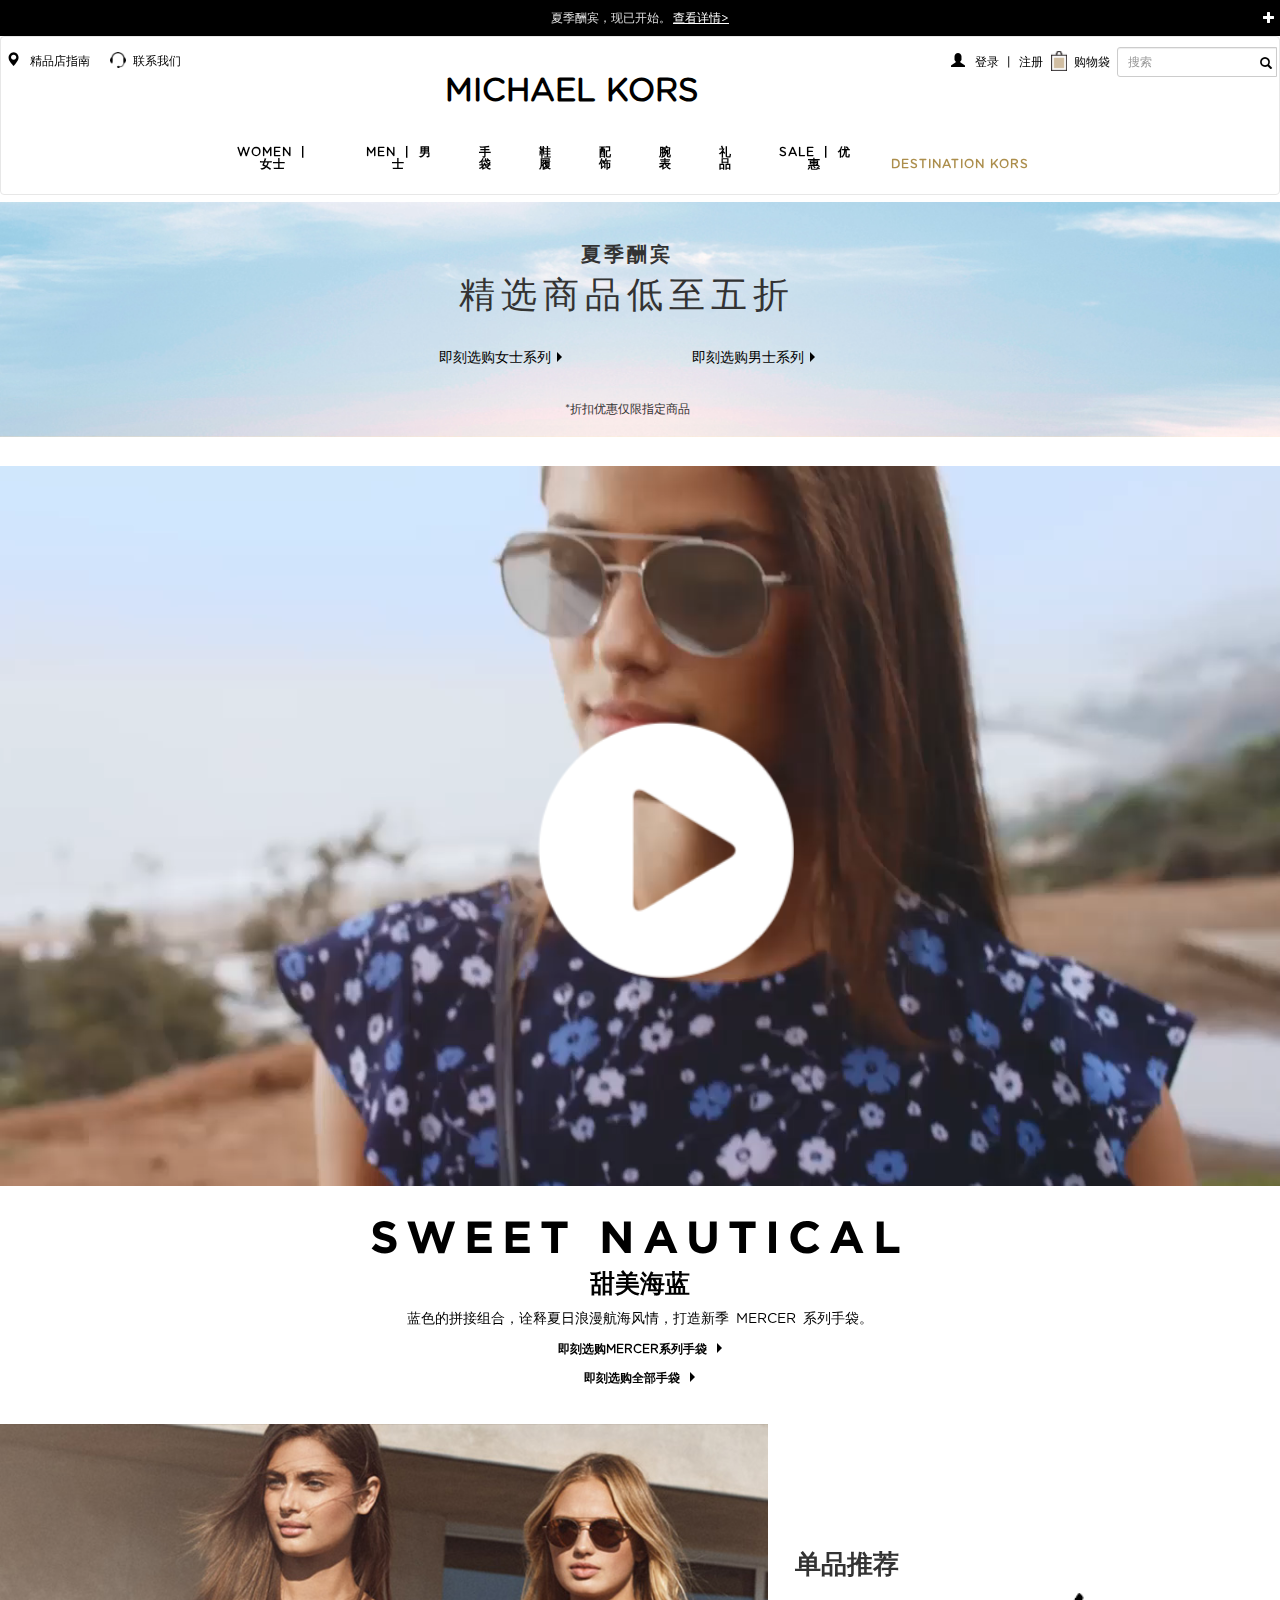
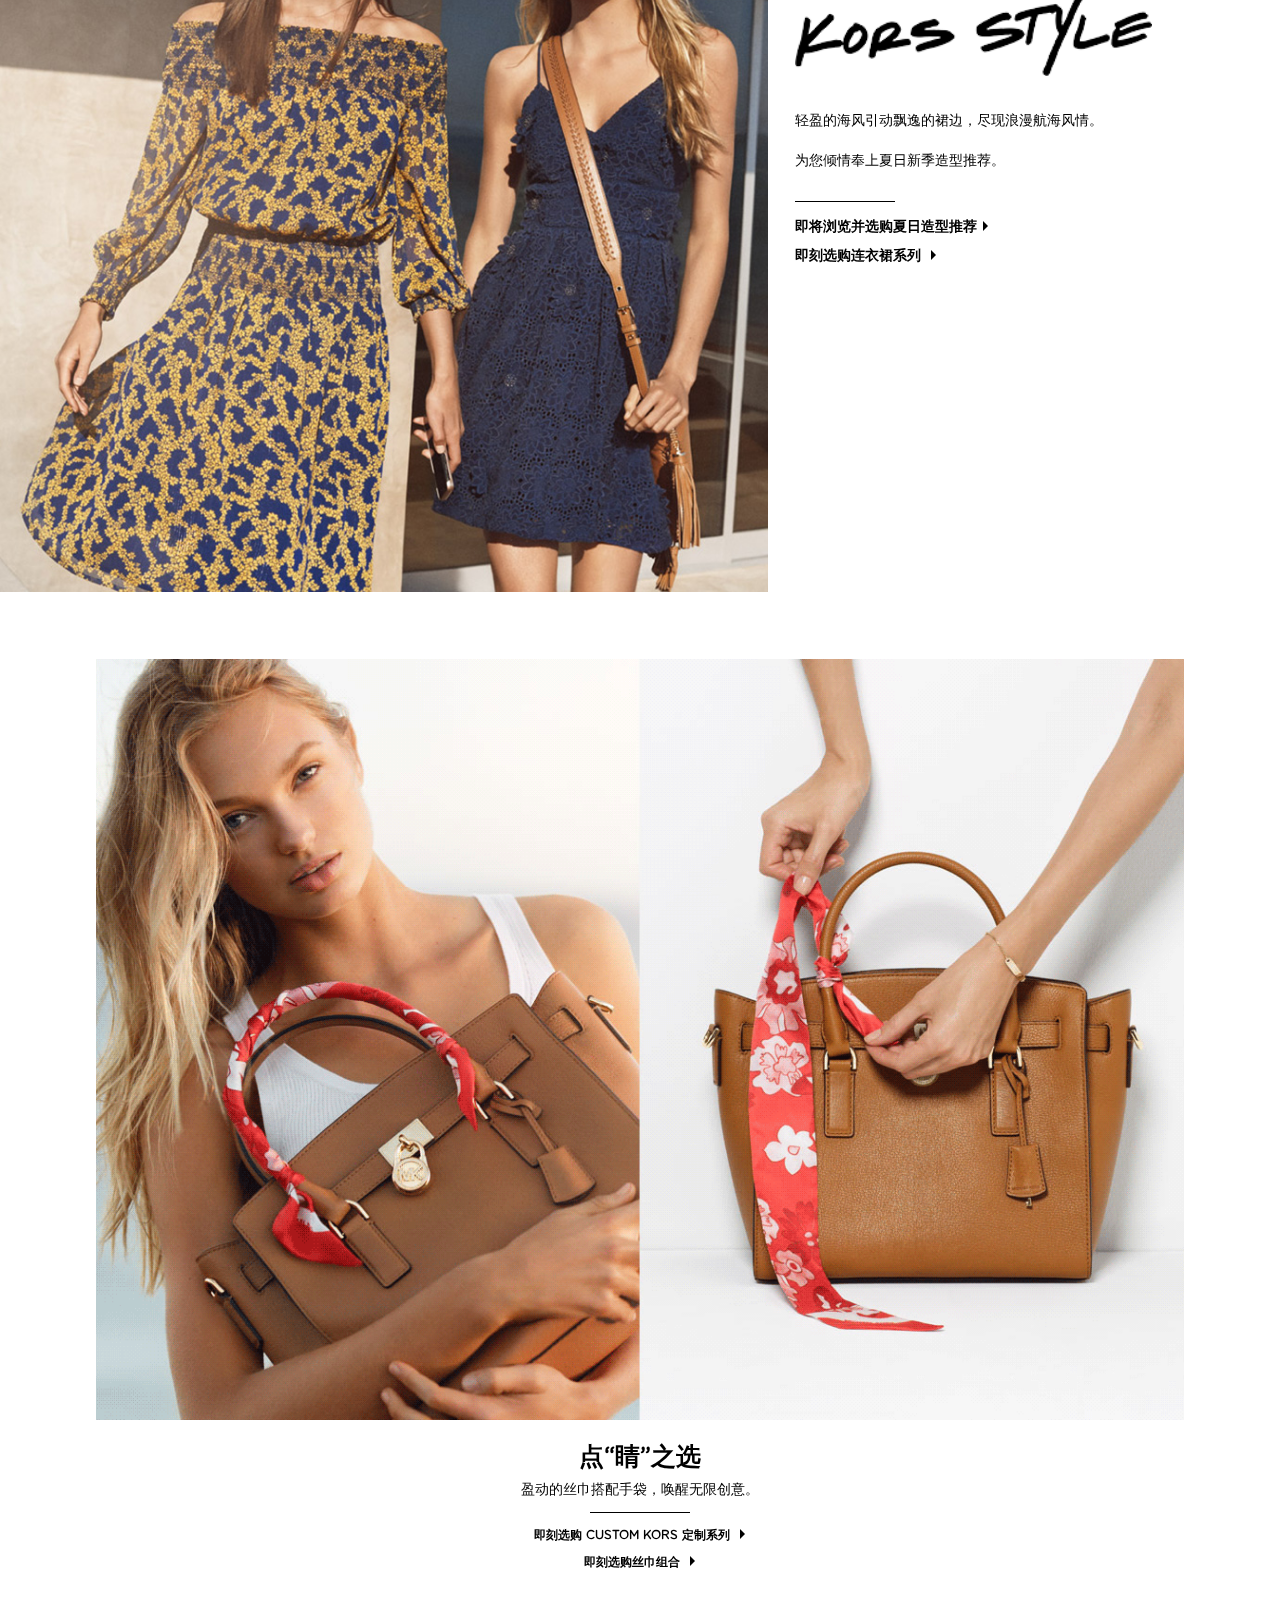
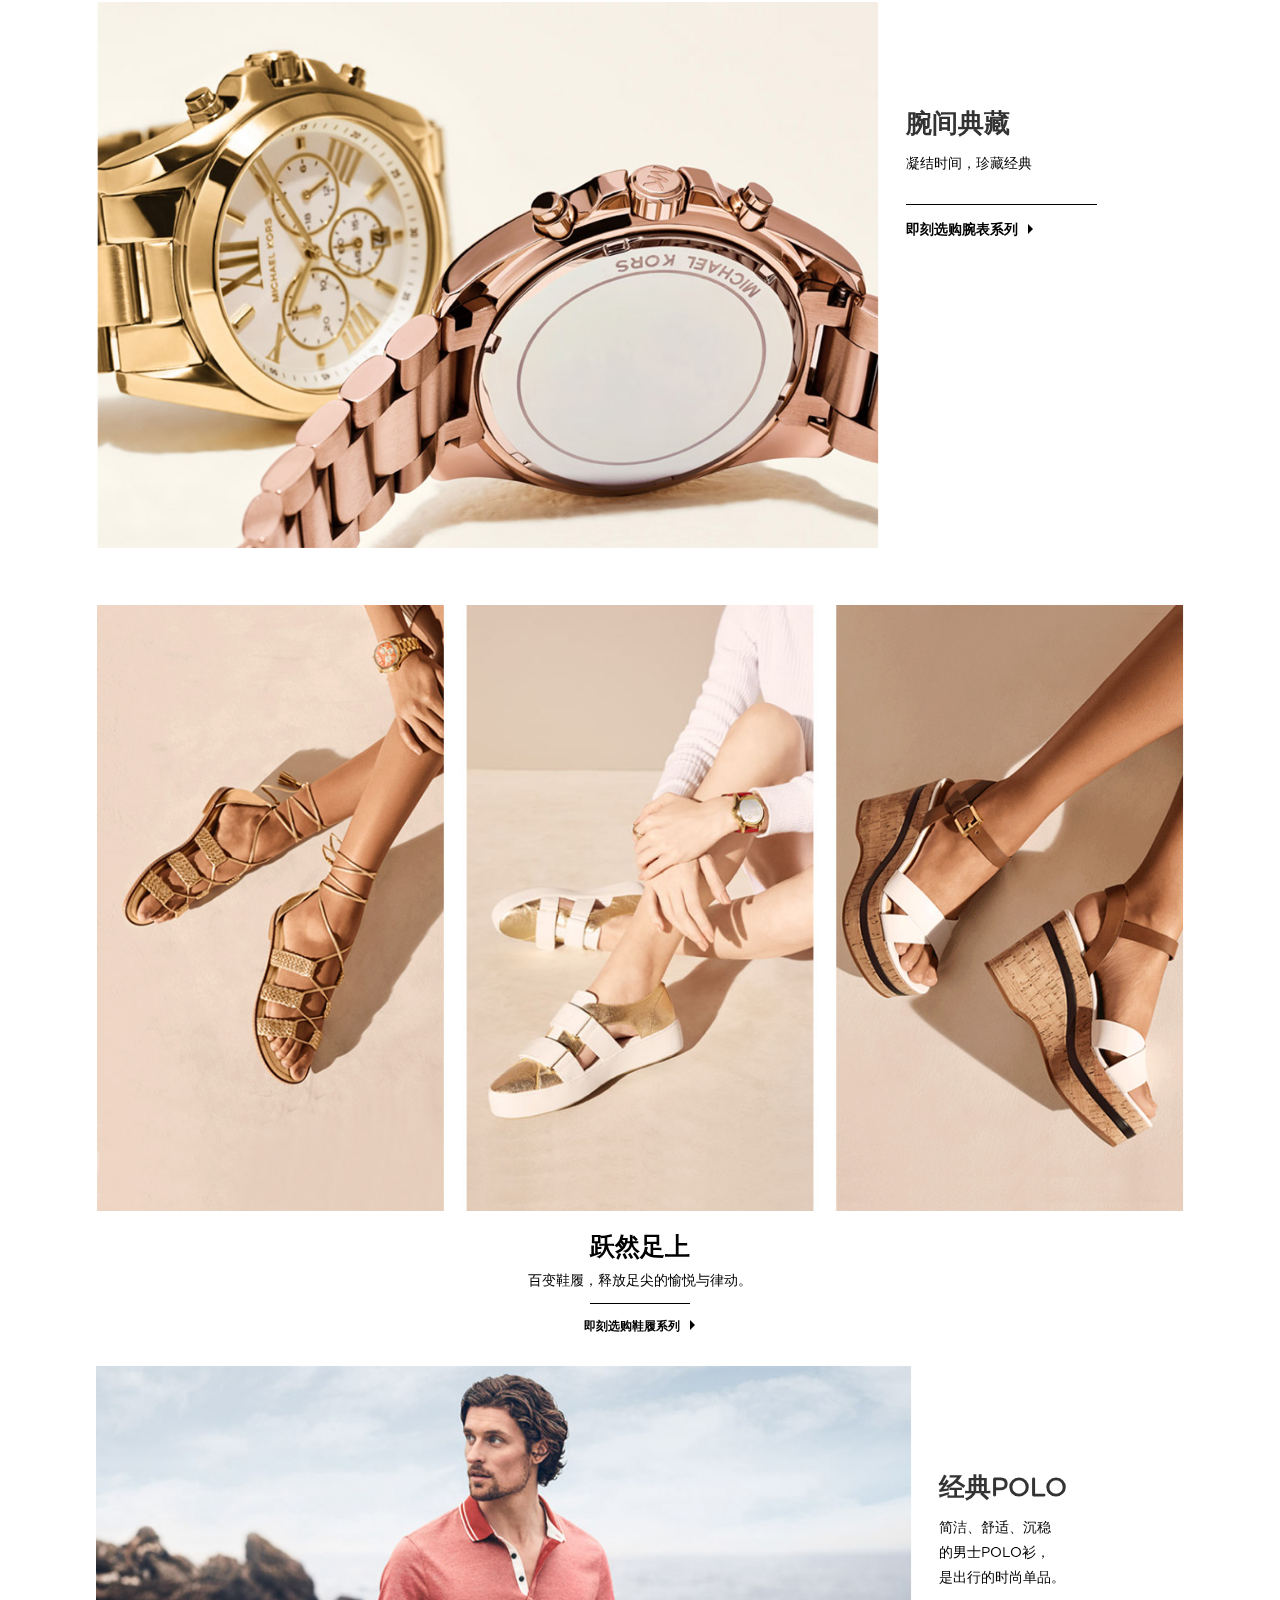
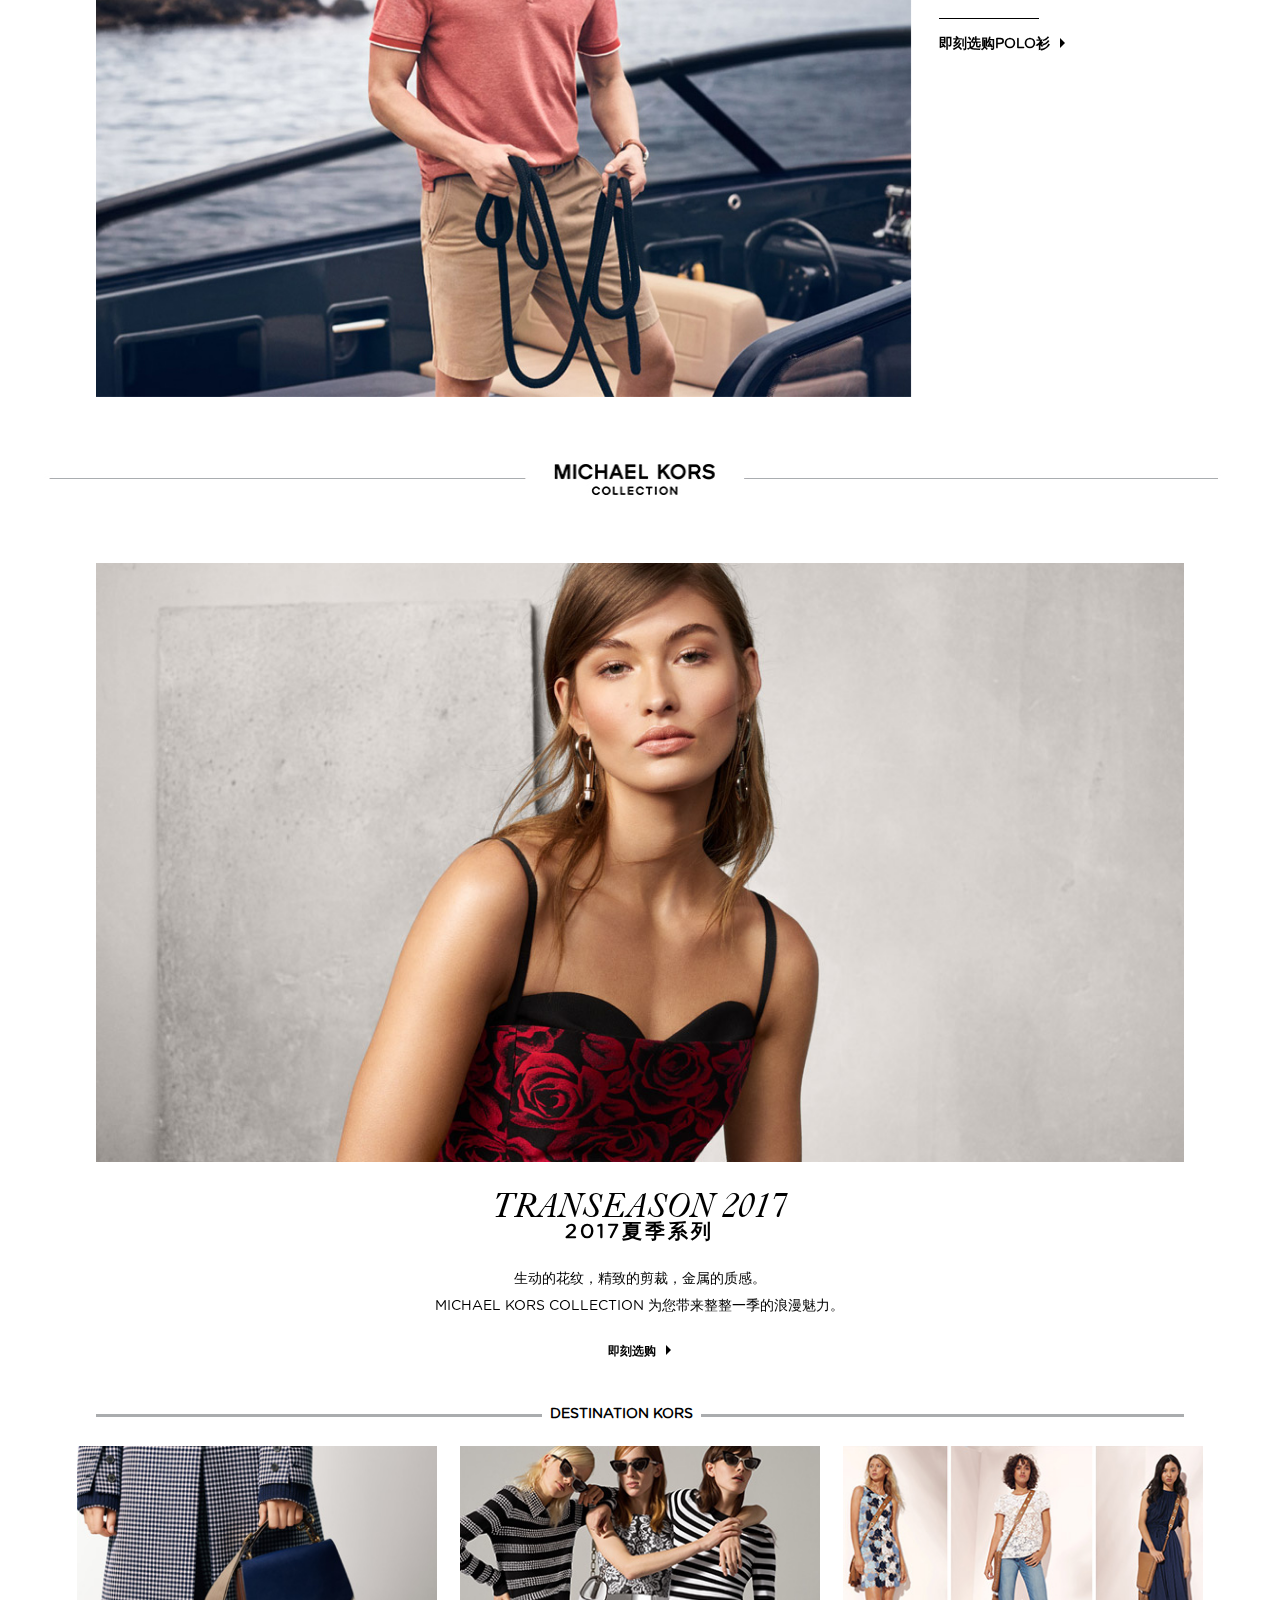
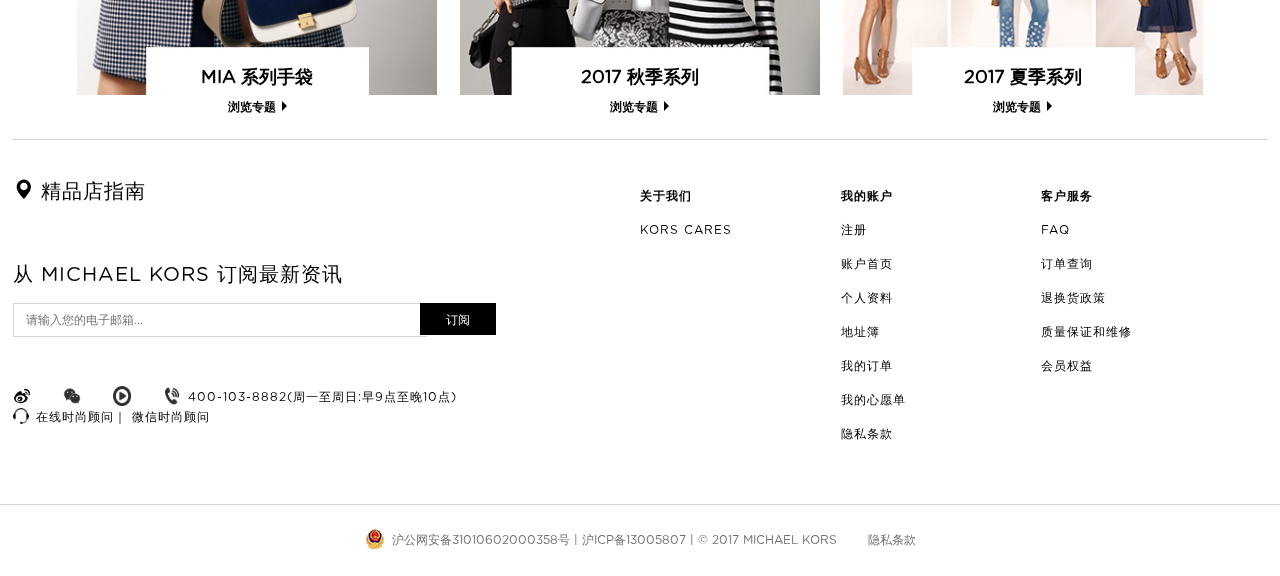
==== commit b9351eb7: "1.0" ====
--- a/index.html
+++ b/index.html
@@ -2,7 +2,7 @@
 <html>
 	<head>
 		<meta http-equiv="Content-Type" charset="utf-8" />
-		<title>首页</title>
+		<title>MK首页</title>
 		<meta name="viewport" content="width=device-width,initial-scale=1,maximum-scale=1,user-scalable=no"/>
 		<link rel="stylesheet" href="Bootstrap/css/bootstrap.css" />
 		<link rel="stylesheet" type="text/css" href="css/reset.css"/>
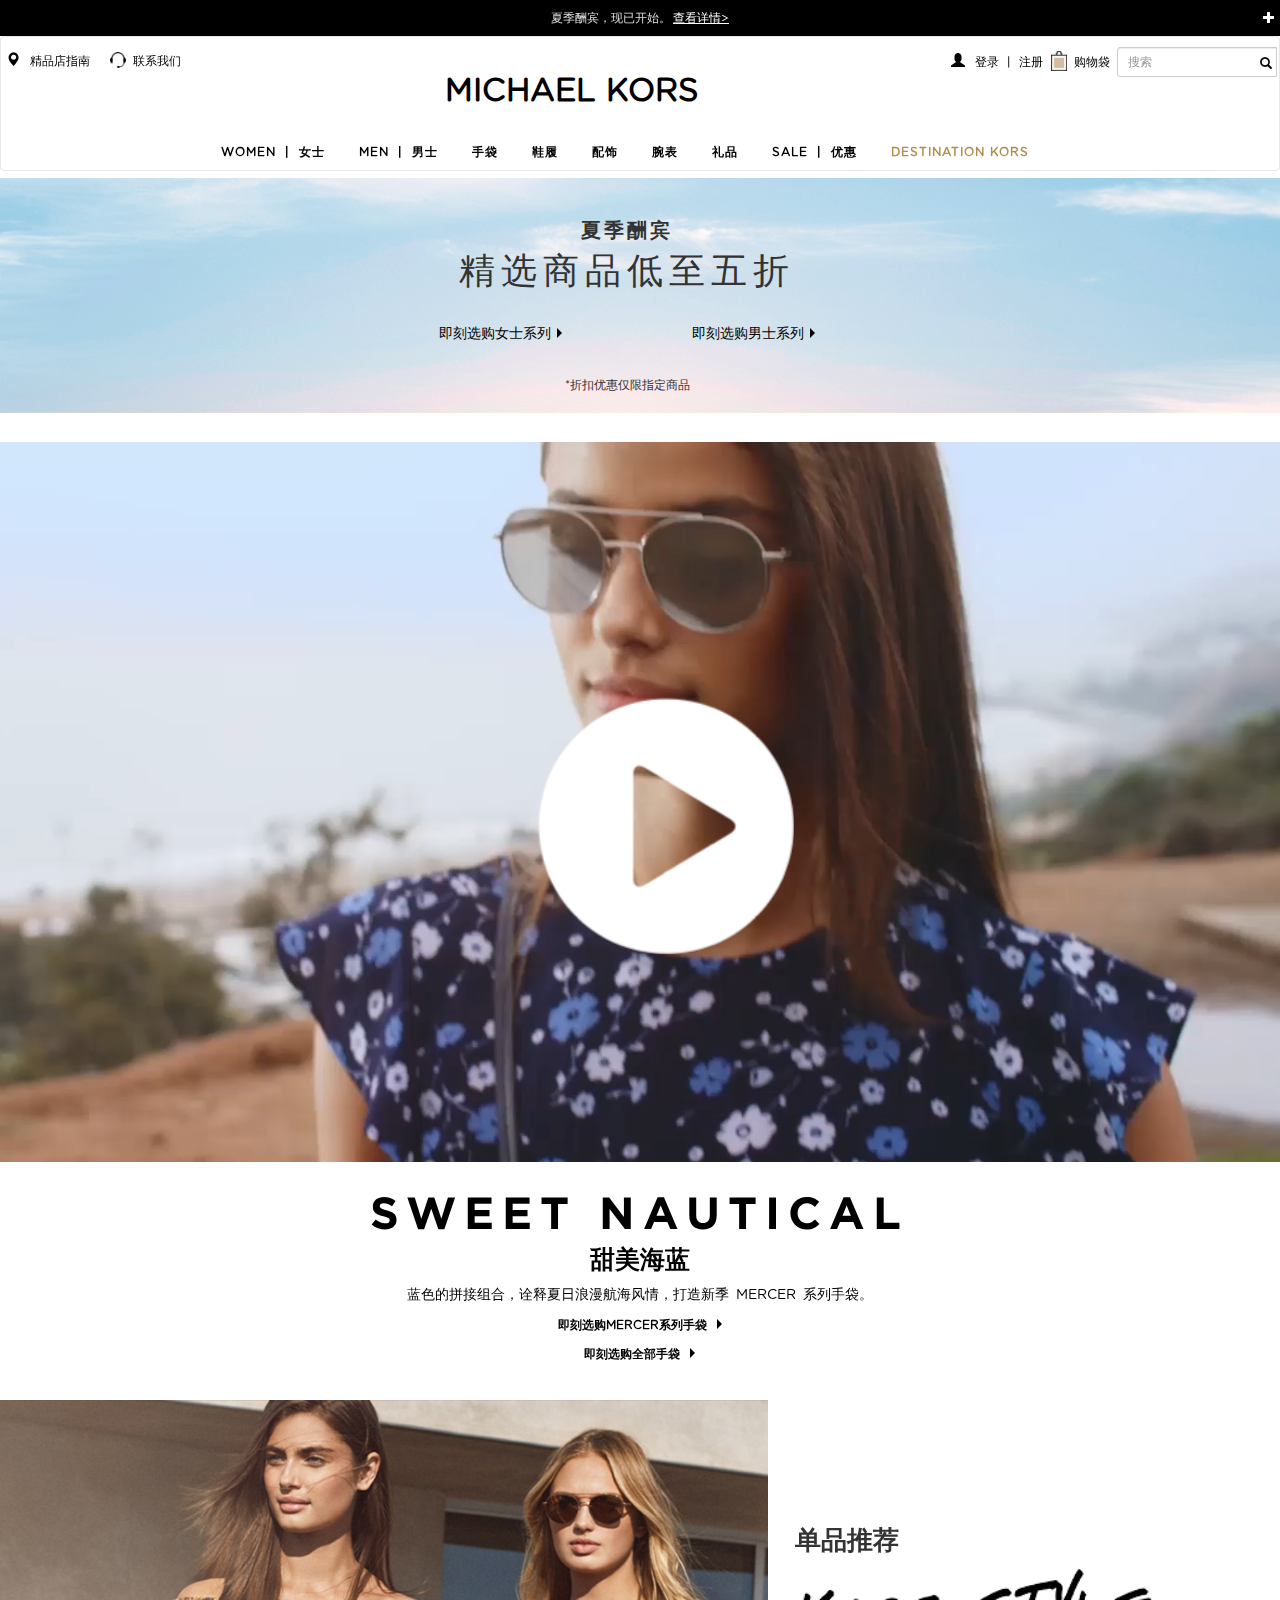
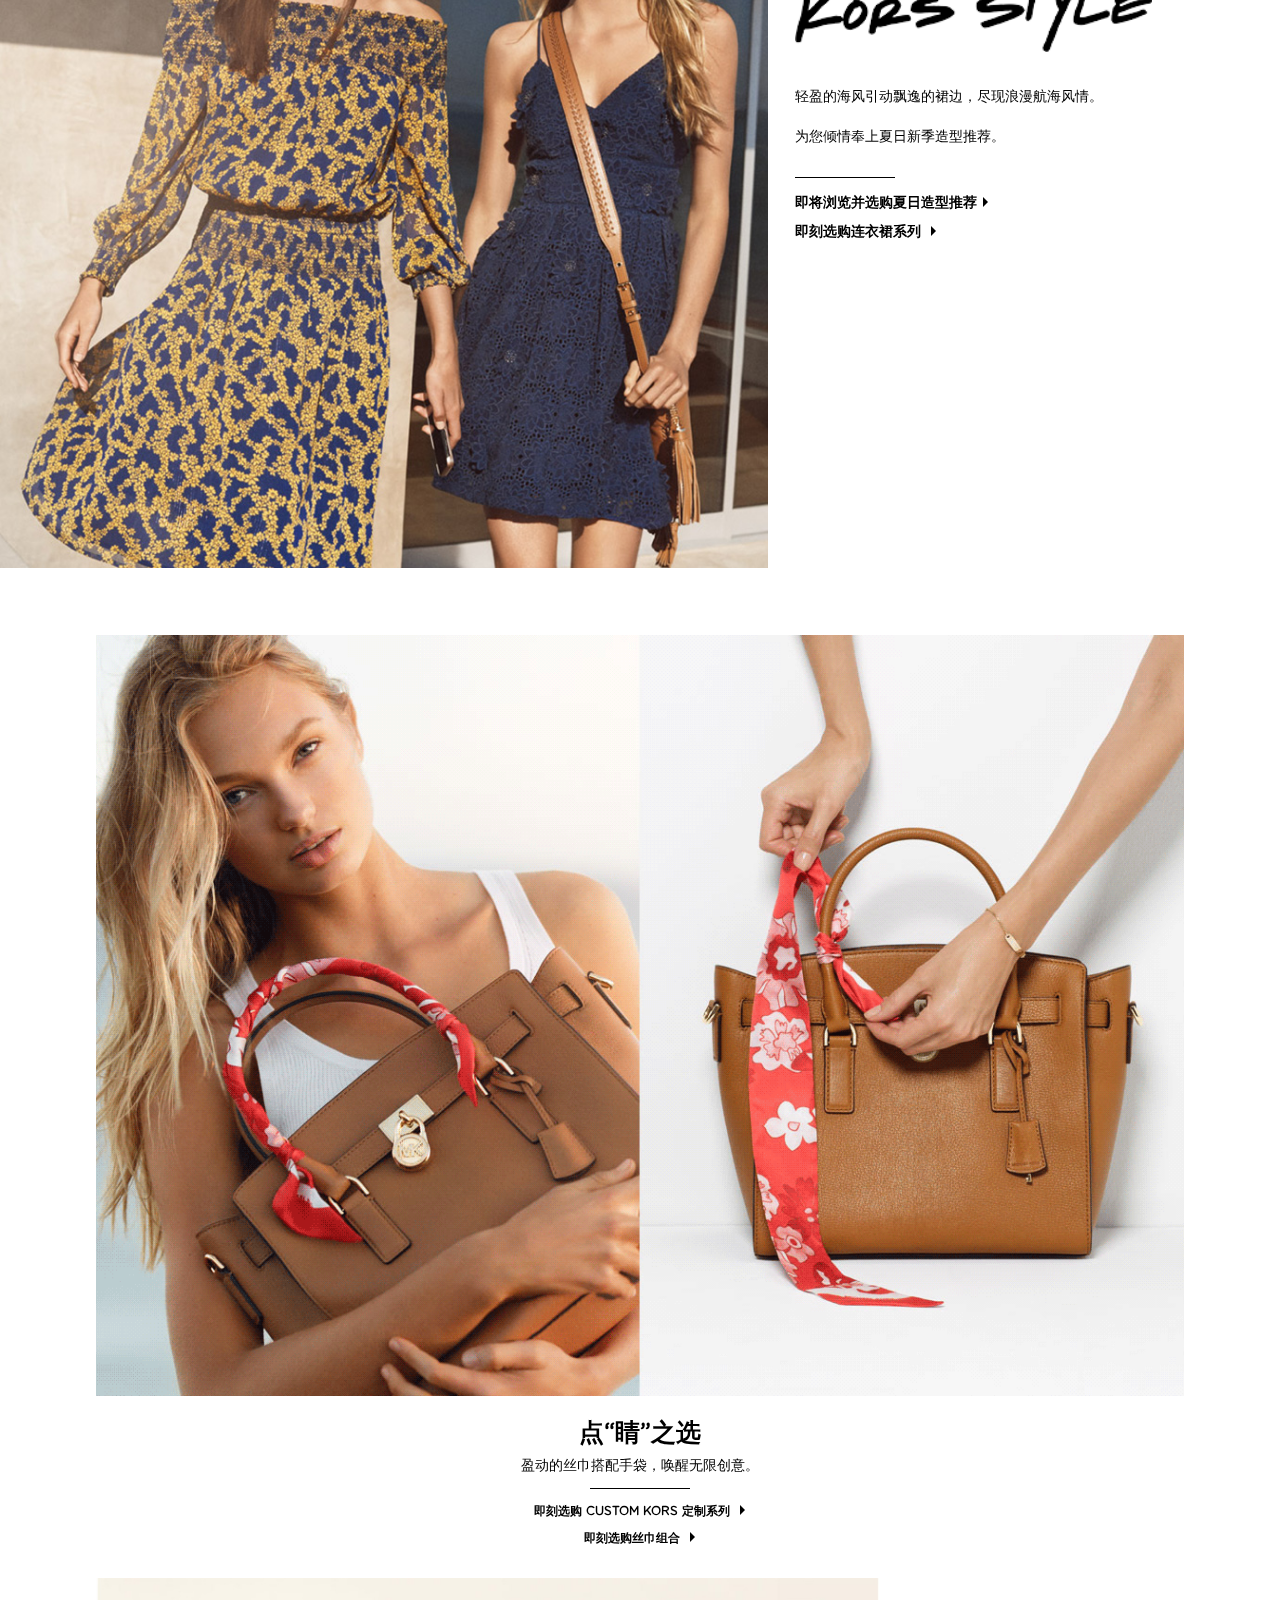
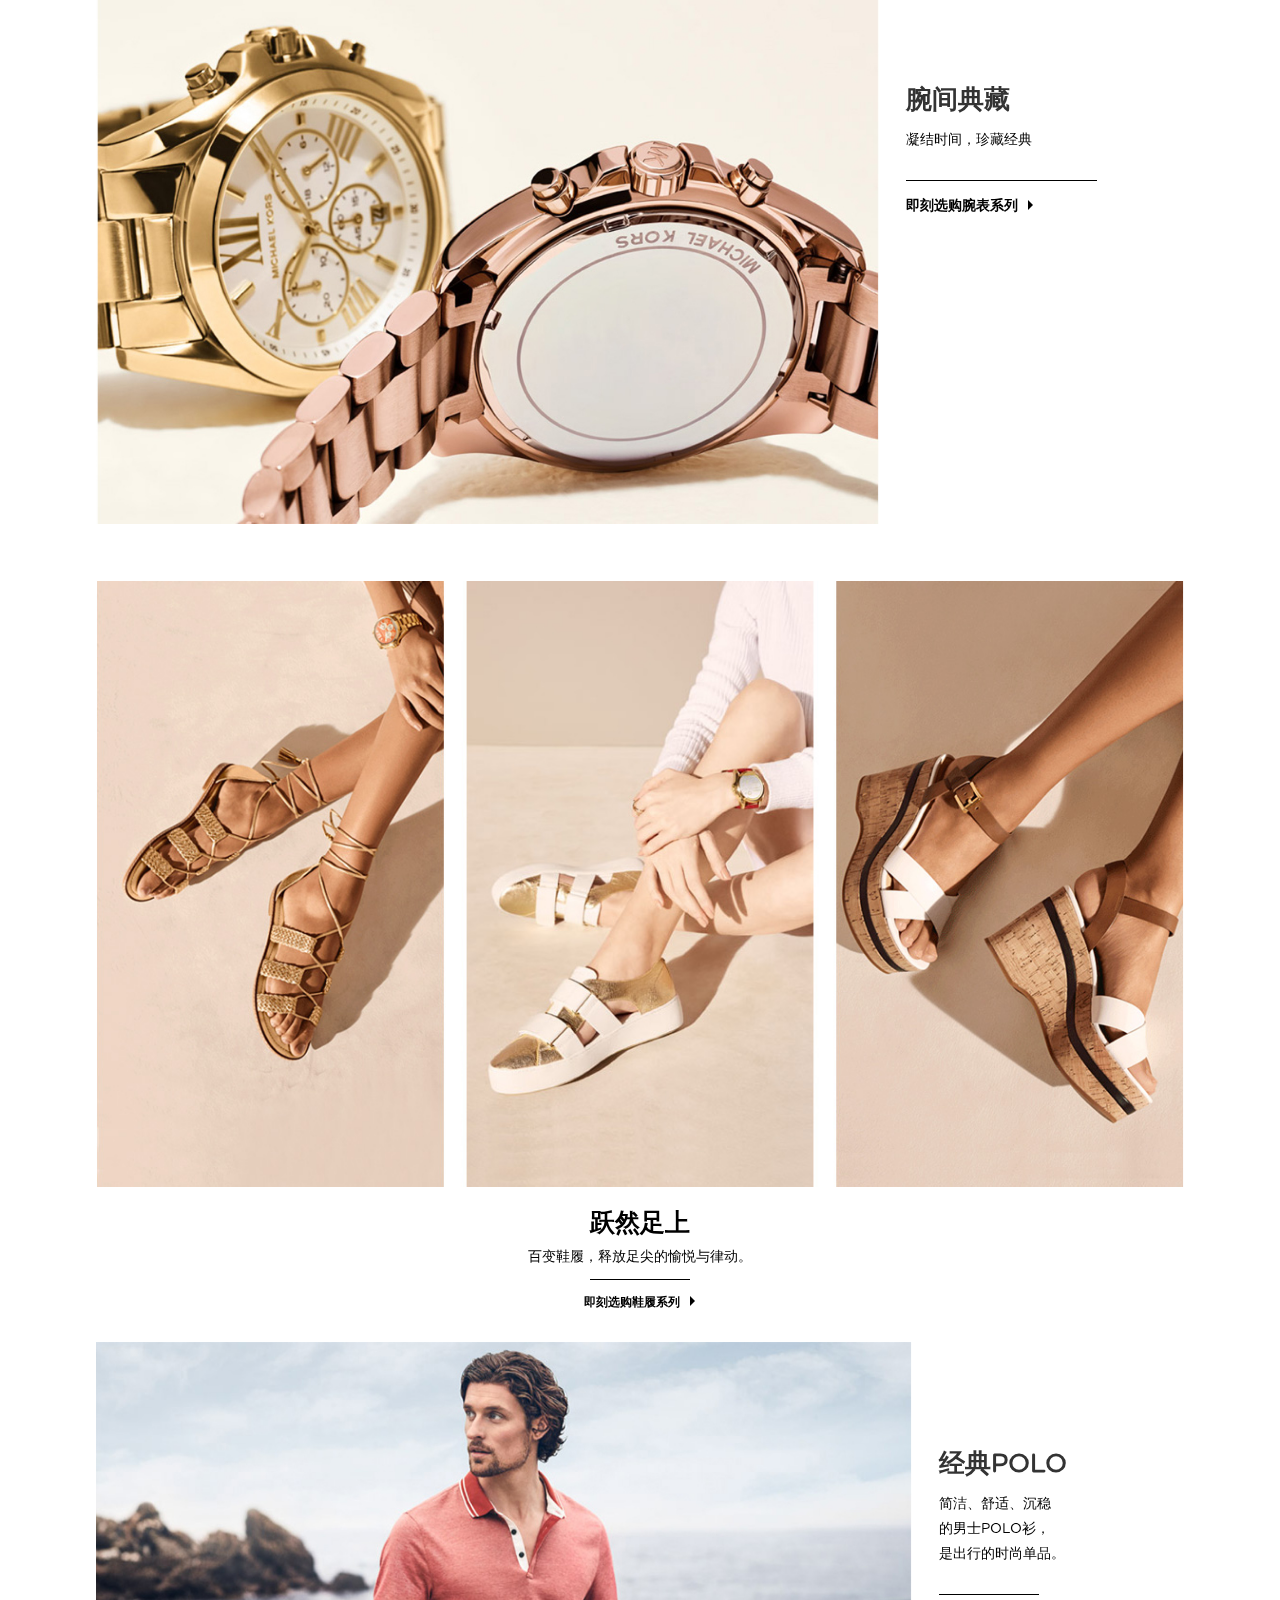
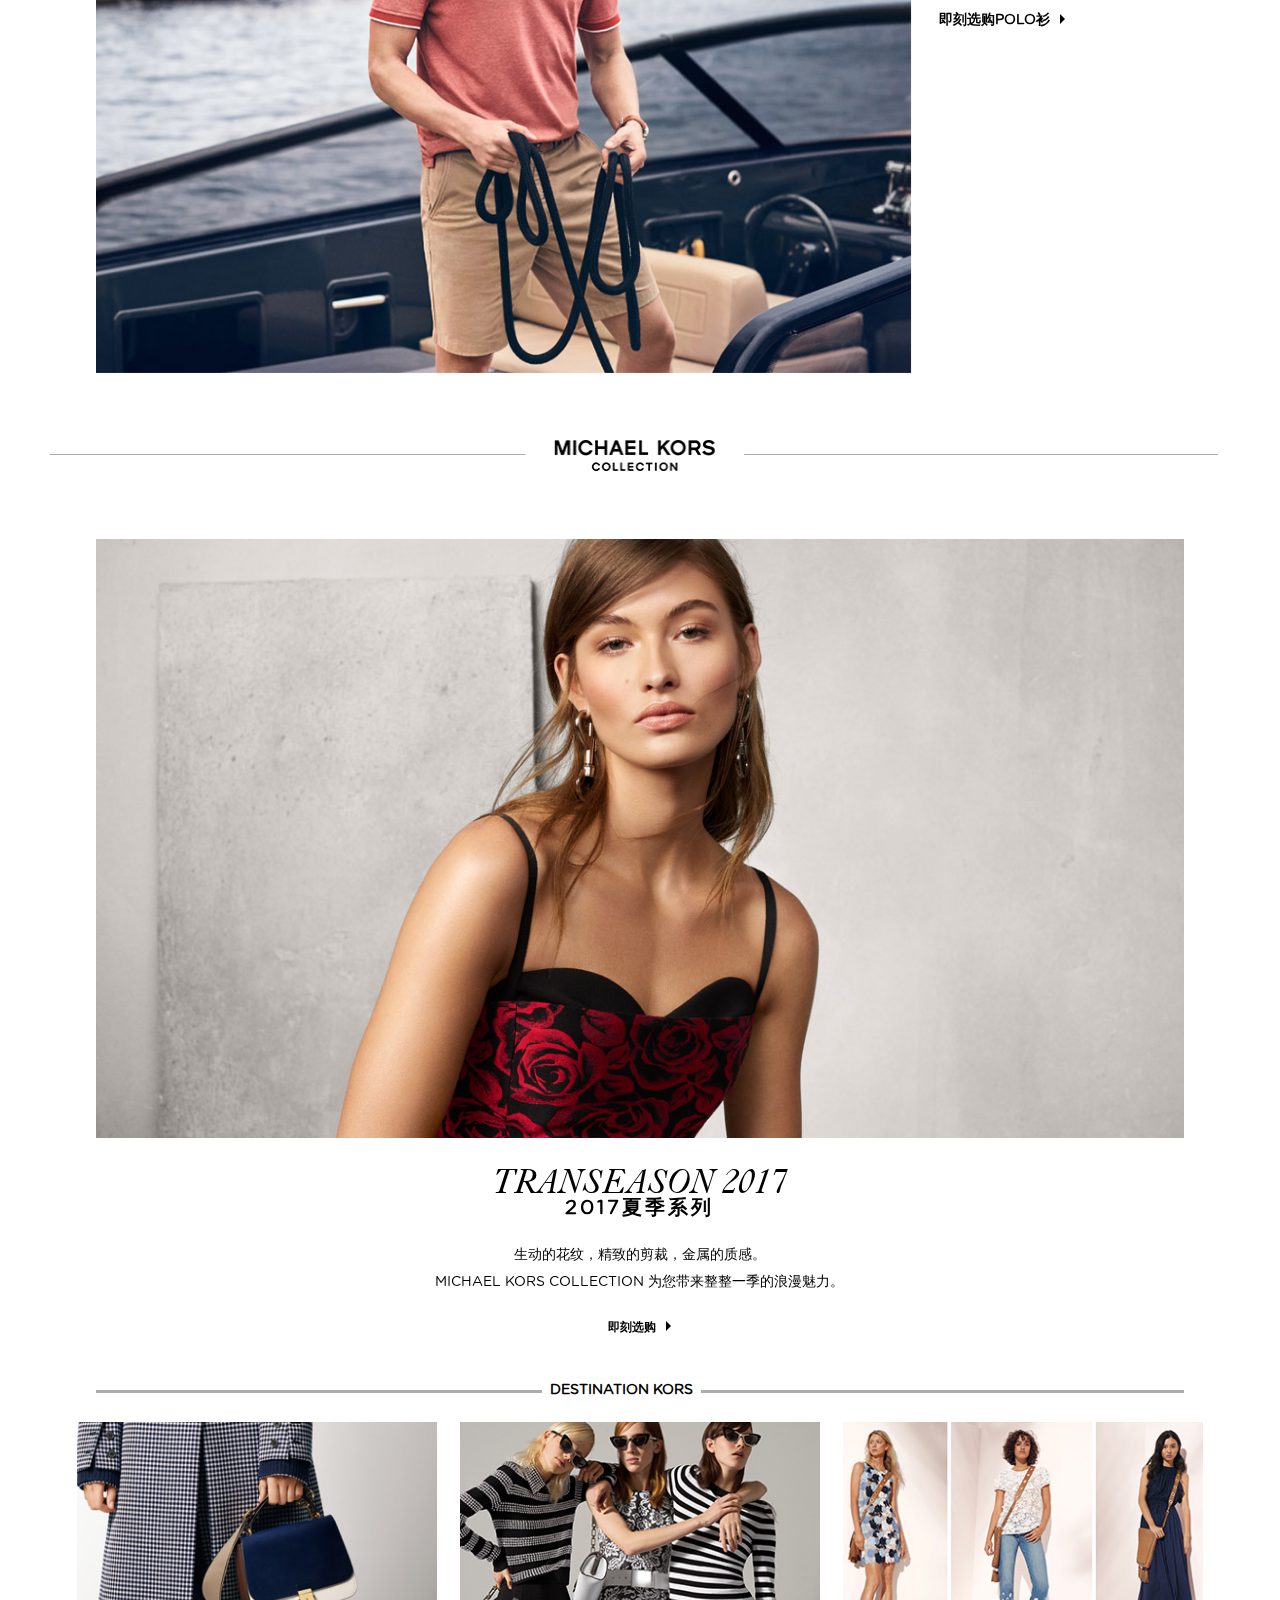
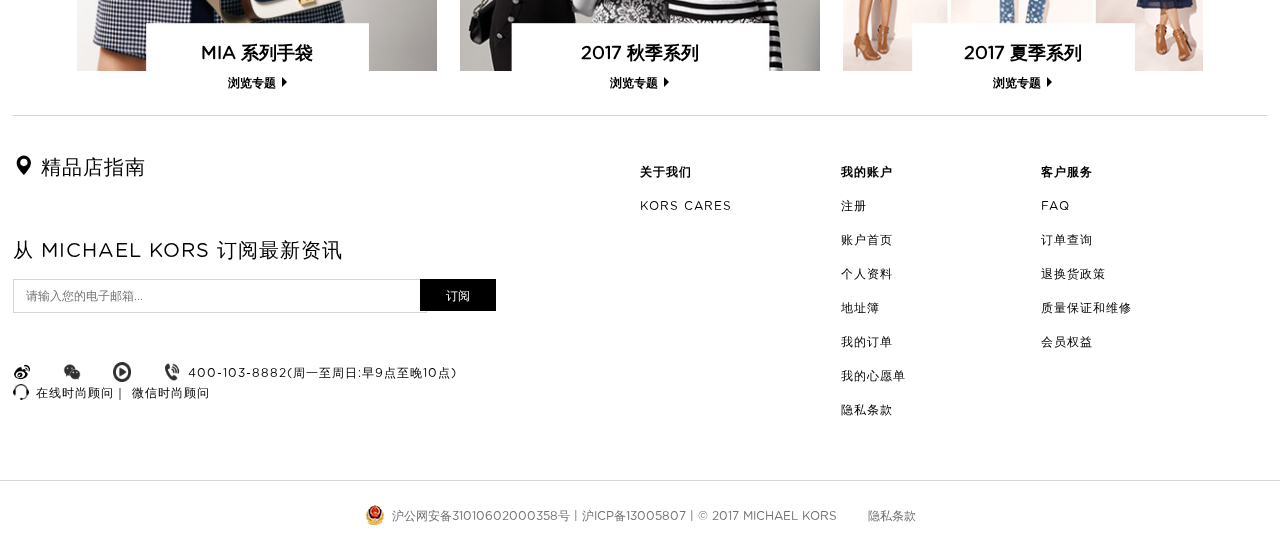
==== commit 47456363: "Update index.html" ====
--- a/index.html
+++ b/index.html
@@ -138,7 +138,7 @@
 				<div class="navTwo">
 					<ul class="navTwoul">
 						<li class="navTwoLi">
-							<a href="#" style="padding: 0 7% 12px;">WOMEN 丨 女士</a>
+							<a href="#">WOMEN 丨 女士</a>
 							<div class="hoverLine"></div>
 							<!--女士导航下拉项-->
 							<div class="womenDropList">
@@ -170,7 +170,7 @@
 							</div>
 						</li>
 						<li class="navTwoLi">
-							<a href="#" style="padding: 0 7% 12px;">MEN 丨 男士</a>
+							<a href="#">MEN 丨 男士</a>
 							<div class="hoverLine"></div>
 							<!--男士导航下拉项-->
 							<div class="womenDropList shoe">
@@ -196,7 +196,7 @@
 							</div>
 						</li>
 						<li class="navTwoLi">
-							<a href="#" style="padding: 0 7% 12px;">手袋</a>
+							<a href="#">手袋</a>
 							<div class="hoverLine"></div>
 							<!--手袋导航下拉项-->
 							<div class="womenDropList">
@@ -229,7 +229,7 @@
 							</div>
 						</li>
 						<li class="navTwoLi">
-							<a href="#" style="padding: 0 7% 12px;">鞋履</a>
+							<a href="#">鞋履</a>
 							<div class="hoverLine"></div>
 							<!--鞋履导航下拉项-->
 							<div class="womenDropList shoe">
@@ -253,7 +253,7 @@
 							</div>
 						</li>
 						<li class="navTwoLi">
-							<a href="#" style="padding: 0 7% 12px;">配饰</a>
+							<a href="#">配饰</a>
 							<div class="hoverLine"></div>
 							<!--配饰导航下拉项-->
 							<div class="womenDropList shoe">
@@ -277,7 +277,7 @@
 							</div>
 						</li>
 						<li class="navTwoLi">
-							<a href="#" style="padding: 0 7% 12px;">腕表</a>
+							<a href="#">腕表</a>
 							<div class="hoverLine"></div>
 							<!--腕表导航下拉项-->
 							<div class="womenDropList sale">
@@ -295,7 +295,7 @@
 							</div>
 						</li>
 						<li class="navTwoLi">
-							<a href="#" style="padding: 0 7% 12px;">礼品</a>
+							<a href="#">礼品</a>
 							<div class="hoverLine"></div>
 							<!--礼品导航下拉项-->
 							<div class="womenDropList sale">
@@ -314,7 +314,7 @@
 							</div>
 						</li>
 						<li class="navTwoLi">
-							<a href="#" style="padding: 0 7% 12px;">SALE 丨 优惠</a>
+							<a href="#">SALE 丨 优惠</a>
 							<div class="hoverLine"></div>
 							<!--优惠导航下拉项-->
 							<div class="womenDropList sale">
